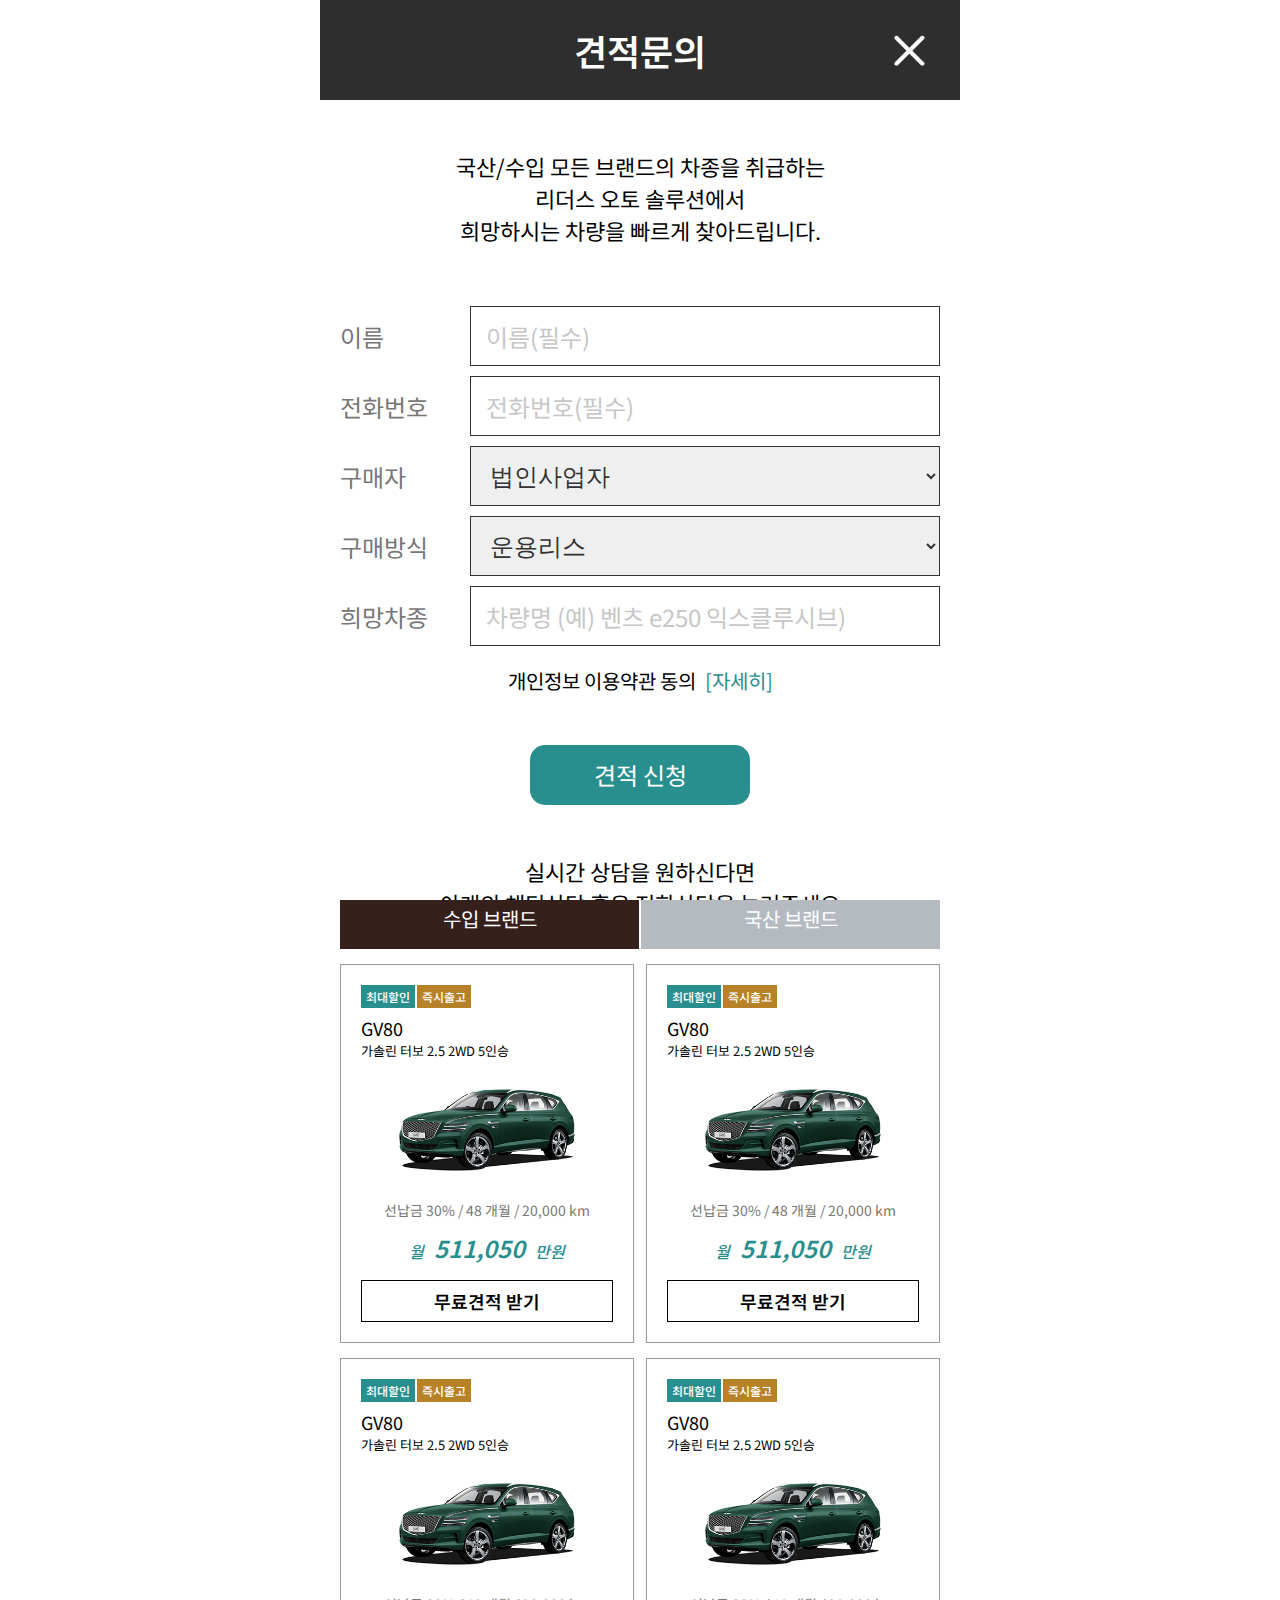
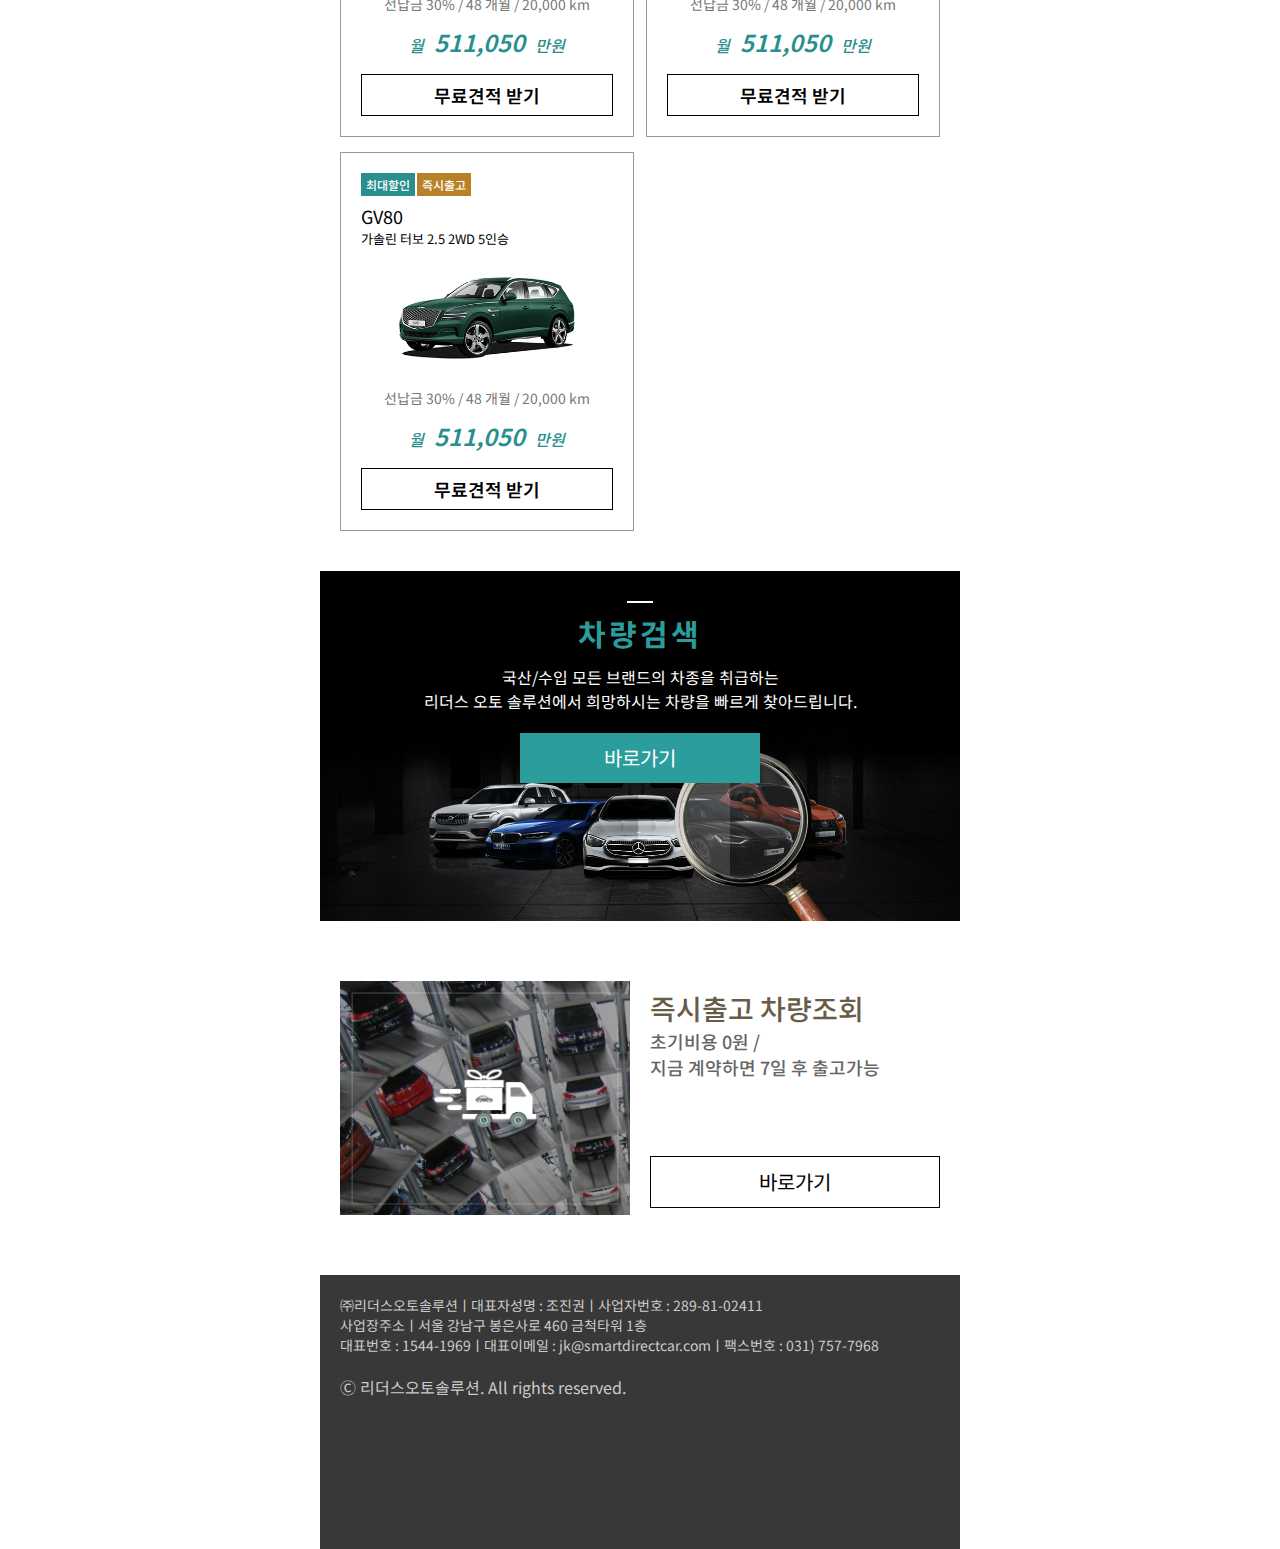
==== index.html @ 254b40df "견적문의 즉시출고 상담신청" ====
<!DOCTYPE html>
<html lang="kr">
<head>
    <meta charset="UTF-8">
    <meta http-equiv="X-UA-Compatible" content="IE=edge">
    <meta name="viewport" content="width=device-width, initial-scale=1.0">
    <title>Document</title>
    <link rel="stylesheet" type="text/css" href="resources/css/style.css">
</head>
<body>
<div class="wrap">
    <div class="las_pc_left">
        <div class="pas_pc_img"></div>
    </div>
    <div class="las_app">
        <div class="las_app_wrap">
            <div class="las_bar">
                <div class="bar_item" onclick="location.href='direct.html'">
                    <i class="bar_icon direct"></i>
                    <span>즉시출고</span>
                </div>
                <div class="bar_item">
                    <i class="bar_icon chat"></i>
                    <span>채팅상담</span>
                </div>
                <div class="bar_item" onclick="location.href='hotdeal.html'">
                    <i class="bar_icon hotdeal"></i>
                    <span>핫딜</span>
                </div>
                <div class="bar_item">
                    <i class="bar_icon estimate"></i>
                    <span>견적문의</span>
                </div>
            </div>
            <div class="las_main_head">
                <div class="las_main_head_deal">
                    <h3>
                        <strong>최대할인 즉시출고</strong>
                        <a href="#">+</a>
                    </h3>
                    <div class="deal_list">
                        <div class="deal_item">
                            <div class="car_info">
                                <strong># X5</strong>
                                <span>xDrive 30d M Spt P2</span>
                            </div>
                            <div class="item_top">
                                <img src="resources/img/main_deal.png" alt="main_deal">
                            </div>
                            <div class="item_btm">
                                <strong>1,250만원 할인</strong>
                                <span>[ 월 88 만원 ]</span>
                            </div>
                        </div>
                        <div class="deal_item">
                            <div class="car_info">
                                <strong># X5</strong>
                                <span>xDrive 30d M Spt P2</span>
                            </div>
                            <div class="item_top"><img src="resources/img/main_deal.png" alt="main_deal"></div>
                            <div class="item_btm">
                                <strong>1,250만원 할인</strong>
                                <span>[ 월 88 만원 ]</span>
                            </div>
                        </div>
                        <div class="deal_item">
                            <div class="car_info">
                                <strong># X5</strong>
                                <span>xDrive 30d M Spt P2</span>
                            </div>
                            <div class="item_top"><img src="resources/img/main_deal.png" alt="main_deal"></div>
                            <div class="item_btm">
                                <strong>1,250만원 할인</strong>
                                <span>[ 월 88 만원 ]</span>
                            </div>
                        </div>
                    </div>
                </div>
            </div>
            <div class="las_main_hot_car">
                <h3><strong>인기 차량</strong></h3>
                <div class="list_tab">
                    <div class="tab_item active">수입 브랜드</div>
                    <div class="tab_item">국산 브랜드</div>
                </div>
                <div class="las_hot_list">
                    <div class="las_hot_item">
                        <div class="deal_badge">
                            <span class="sale">최대할인</span>
                            <span class="direct">즉시출고</span>
                        </div>
                        <div class="car_name">
                            <strong>GV80</strong>
                            <span>가솔린 터보 2.5 2WD 5인승</span>
                        </div>
                        <div class="car_img"><img src="resources/img/hot_car.png" alt="car_img"></div>
                        <div class="car_option">선납금 30% / 48 개월 / 20,000 km</div>
                        <div class="car_price"><span>월</span><strong>511,050</strong><span>만원</span></div>
                        <div class="las_hot_btn">무료견적 받기</div>
                    </div>
                    <div class="las_hot_item">
                        <div class="deal_badge">
                            <span class="sale">최대할인</span>
                            <span class="direct">즉시출고</span>
                        </div>
                        <div class="car_name">
                            <strong>GV80</strong>
                            <span>가솔린 터보 2.5 2WD 5인승</span>
                        </div>
                        <div class="car_img"><img src="resources/img/hot_car.png" alt="car_img"></div>
                        <div class="car_option">선납금 30% / 48 개월 / 20,000 km</div>
                        <div class="car_price"><span>월</span><strong>511,050</strong><span>만원</span></div>
                        <div class="las_hot_btn">무료견적 받기</div>
                    </div>
                    <div class="las_hot_item">
                        <div class="deal_badge">
                            <span class="sale">최대할인</span>
                            <span class="direct">즉시출고</span>
                        </div>
                        <div class="car_name">
                            <strong>GV80</strong>
                            <span>가솔린 터보 2.5 2WD 5인승</span>
                        </div>
                        <div class="car_img"><img src="resources/img/hot_car.png" alt="car_img"></div>
                        <div class="car_option">선납금 30% / 48 개월 / 20,000 km</div>
                        <div class="car_price"><span>월</span><strong>511,050</strong><span>만원</span></div>
                        <div class="las_hot_btn">무료견적 받기</div>
                    </div>
                    <div class="las_hot_item">
                        <div class="deal_badge">
                            <span class="sale">최대할인</span>
                            <span class="direct">즉시출고</span>
                        </div>
                        <div class="car_name">
                            <strong>GV80</strong>
                            <span>가솔린 터보 2.5 2WD 5인승</span>
                        </div>
                        <div class="car_img"><img src="resources/img/hot_car.png" alt="car_img"></div>
                        <div class="car_option">선납금 30% / 48 개월 / 20,000 km</div>
                        <div class="car_price"><span>월</span><strong>511,050</strong><span>만원</span></div>
                        <div class="las_hot_btn">무료견적 받기</div>
                    </div>
                    <div class="las_hot_item">
                        <div class="deal_badge">
                            <span class="sale">최대할인</span>
                            <span class="direct">즉시출고</span>
                        </div>
                        <div class="car_name">
                            <strong>GV80</strong>
                            <span>가솔린 터보 2.5 2WD 5인승</span>
                        </div>
                        <div class="car_img"><img src="resources/img/hot_car.png" alt="car_img"></div>
                        <div class="car_option">선납금 30% / 48 개월 / 20,000 km</div>
                        <div class="car_price"><span>월</span><strong>511,050</strong><span>만원</span></div>
                        <div class="las_hot_btn">무료견적 받기</div>
                    </div>
                </div>
            </div>
            <div class="las_main_find_car">
                <h3>
                    <strong>차량검색</strong>
                </h3>
                <p>국산/수입 모든 브랜드의 차종을 취급하는<br>리더스 오토 솔루션에서 희망하시는 차량을 빠르게 찾아드립니다.</p>
                <div class="find_car_btn">바로가기</div>
            </div>
            <div class="las_main_direct_search">
                <div class="direct_img"><img src="resources/img/main_direct_img.png" alt="direct image"></div>
                <div class="direct_text">
                    <h4>
                        <strong>즉시출고  차량조회</strong>
                        <span>초기비용 0원 /<br>지금 계약하면 7일 후 출고가능</span>
                    </h4>
                    <div class="direct_btn">바로가기</div>
                </div>
            </div>
            <div class="las_footer">
                <p>㈜리더스오토솔루션ㅣ대표자성명 : 조진권ㅣ사업자번호 : 289-81-02411</p>
                <p>사업장주소ㅣ서울 강남구 봉은사로 460 금척타워 1층</p>
                <p>대표번호 : <a href="tel:1544-1969">1544-1969</a>ㅣ대표이메일 : <a href="mailto:jk@smartdirectcar.com">jk@smartdirectcar.com</a>ㅣ팩스번호 : 031) 757-7968</p>
                <div class="copylight">Ⓒ 리더스오토솔루션. All rights reserved.</div>
            </div>
        </div>
    </div>
</div>
<!-- 견적 문의 -->
<div class="las_popup on">
    <div class="las_pop_warp">
        <div class="las_header">
            <strong>견적문의</strong>
            <a href="index.html" title="Home" class="header_btn right"><i class="header_icon close"></i></a>
        </div>
        <div class="las_pop_body">
            <div class="las_pop_msg">국산/수입 모든 브랜드의 차종을 취급하는<br>리더스 오토 솔루션에서<br>희망하시는 차량을 빠르게 찾아드립니다.</div>
            <div class="las_form">
                <div class="form_item">
                    <label for="name">이름</label>
                    <input type="text" placeholder="이름(필수)" id="name" />
                </div>
                <div class="form_item">
                    <label for="tel">전화번호</label>
                    <input type="text" placeholder="전화번호(필수)" id="tel" />
                </div>
                <div class="form_item">
                    <label for="type">구매자</label>
                    <select id="type">
                        <option>법인사업자</option>
                        <option>개인사업자</option>
                        <option>일반</option>
                    </select>
                </div>
                <div class="form_item">
                    <label for="type2">구매방식</label>
                    <select id="type2">
                        <option>운용리스</option>
                        <option>할부리스</option>
                    </select>
                </div>
                <div class="form_item">
                    <label for="car">희망차종</label>
                    <input type="text" placeholder="차량명 (예) 벤츠 e250 익스클루시브)" id="car" />
                </div>
                <div class="form_policy">
                    <span>개인정보 이용약관 동의</span>
                    <a href="#">[자세히]</a>
                </div>
                <div class="form_btns">
                    <a href="#" class="form_btn">견적 신청</a>
                </div>
            </div>
            <div class="las_guide">
                <p>실시간 상담을 원하신다면<br>아래의 채팅상담 혹은 전화상담을 눌러주세요</p>
                <div class="guide_btns">
                    <a href="#">
                        <i class="guide_icon chat"></i>
                        <span>채팅 상담하기</span>
                    </a>
                    <a href="tel:1544-1969">
                        <i class="guide_icon tel"></i>
                        <span>전화 상담하기</span>
                    </a>
                </div>
            </div>
        </div>
    </div>
</div>
</body>
</html>
---- resources/css/style.css ----
@import url('https://fonts.googleapis.com/css2?family=Noto+Sans+KR:wght@400;700&display=swap'); /* noto sans */
@import url('reset.css');

.las_app_wrap {max-width:64rem;margin:0 auto;}

.las_main_head {position:relative;background:url(../img/img_main_top.png) 0 0 no-repeat;background-size:cover;height:77rem;}
.las_main_head_deal {position:absolute;bottom:2rem;left:2rem;right:2rem;height:44rem;background-color:#fff;padding:19px;box-sizing:border-box;}
.las_main_head_deal h3 {position:relative;text-align:center;margin-top:1.5rem;padding:1.5rem 0 2.5rem 0;}
.las_main_head_deal h3:before {content:"";position:absolute;top:0;left:50%;margin-left:-1.3rem;width:2.6rem;height:2px;background-color:#298f8e;}
.las_main_head_deal h3 strong {font-size:3rem;letter-spacing:.3rem;font-weight:700;}
.las_main_head_deal a {position:absolute;top:21px;right:0;color:#35201b;border:1px solid #000;width:3.2rem;height:3.2rem;line-height:3.0rem;text-align:center;font-size:2rem;letter-spacing:0;}
.las_main_head_deal a:hover {background-color:#000;color:#fff;}
.las_main_head_deal .deal_list {display:flex;}
.las_main_head_deal .deal_item {position:relative;margin:0 0.1rem;cursor:pointer;}
.las_main_head_deal .deal_item .car_info {position:absolute;top:1rem;left:1rem;right:1rem;color:#fff;z-index:1;}
.las_main_head_deal .deal_item .car_info strong {display:block;font-size:1.8rem;}
.las_main_head_deal .deal_item .car_info span {display:block;font-size:1.3rem;}
.las_main_head_deal .deal_item .item_top img {max-width:100%;transition:filter .3s;}
.las_main_head_deal .deal_item:hover .item_top img {filter: contrast(150%);}
.las_main_head_deal .deal_item .item_btm {background-color:#000;padding:1rem 1rem 1.3rem 1rem;color:#fff;text-align:center;}
.las_main_head_deal .deal_item .item_btm strong {display:block;font-size:2rem;}
.las_main_head_deal .deal_item .item_btm span {display:block;font-size:1.5rem;color:#999999;}

.las_main_hot_car {padding:2rem 2rem 4rem 2rem;}

.las_main_hot_car h3 {position:relative;text-align:center;margin-top:1.5rem;padding:1.5rem 0 2.5rem 0;}
.las_main_hot_car h3:before {content:"";position:absolute;top:0;left:50%;margin-left:-1.3rem;width:2.6rem;height:2px;background-color:#298f8e;}
.las_main_hot_car h3 strong {font-size:3rem;letter-spacing:.3rem;font-weight:700;}

.las_main_hot_car .list_tab {display:flex;width:100%;}
.las_main_hot_car .list_tab .tab_item {flex:1;background-color:#b4babf;color:#fff;text-align:center;line-height:6rem;cursor:pointer;font-size:2rem;transition:all .3s;}
.las_main_hot_car .list_tab .tab_item:hover {background-color:#91969a;}
.las_main_hot_car .list_tab .tab_item:first-child {margin-left:0;margin-right:1px;}
.las_main_hot_car .list_tab .tab_item:last-child {margin-left:1px;margin-right:0;}
.las_main_hot_car .list_tab .tab_item.active {background-color:#35201b;}

.las_hot_list {display:flex;flex-wrap:wrap;}
.las_hot_item {border:1px solid #999;width:49%;margin-top:1.5rem;padding:2rem;box-sizing:border-box;transition:all .3s;}
.las_hot_item:nth-child(odd) {margin-right:1%;}
.las_hot_item:nth-child(even) {margin-left:1%;}
.las_hot_item:hover {border-color:#298f8e;}
.las_hot_item .deal_badge {height:2rem;}
.las_hot_item .deal_badge span {display:inline-block;padding:.3rem .5rem;font-size:1.2rem;color:#fff;font-weight:500;}
.las_hot_item .deal_badge span.sale {background-color:#298f8e;}
.las_hot_item .deal_badge span.direct {background-color:#b78127;}
.las_hot_item .car_name {margin-top:1rem;}
.las_hot_item .car_name strong {display:block;font-size:1.8rem;}
.las_hot_item .car_name span {display:block;font-size:1.3rem;}
.las_hot_item .car_img {line-height:14rem;font-size:0;text-align:center;}
.las_hot_item .car_img img {max-width:70%;vertical-align:middle;}
.las_hot_item .car_option {text-align:center;color:#777;font-size:1.4rem;}
.las_hot_item .car_price {text-align:center;color:#298f8e;font-size:1.6rem;font-style:italic;font-weight:500;margin-top:1rem;}
.las_hot_item .car_price strong {display:inline-block;padding:0 1rem;font-size:2.4rem;font-weight:600;}
.las_hot_item .las_hot_btn {margin-top:1.5rem;color:#000;border:1px solid #000;line-height:4rem;text-align:center;font-size:1.8rem;font-weight:600;letter-spacing:0;cursor:pointer;transition:all .3s;}
.las_hot_item .las_hot_btn:hover {background-color:#298f8e;border-color:#298f8e;color:#fff;}

.las_main_find_car {background-image:url(../img/find_car.png);background-size:cover;min-height:35rem;padding-top:2rem;box-sizing:border-box;}
.las_main_find_car.direct {margin-bottom:8rem;}

.las_main_find_car h3 {position:relative;text-align:center;margin-top:1rem;padding:1rem 0 1rem 0;}
.las_main_find_car h3:before {content:"";position:absolute;top:0;left:50%;margin-left:-1.3rem;width:2.6rem;height:2px;background-color:#fff;}
.las_main_find_car h3 strong {font-size:3rem;letter-spacing:.3rem;font-weight:700;color:#2b9d9c;}
.las_main_find_car p {color:#fff;text-align:center;font-size:1.6rem;}
.las_main_find_car .find_car_btn {width:24rem;height:5rem;line-height:5rem;background-color:#2b9d9c;color:#fff;text-align:center;font-size:2rem;margin:2rem auto 0 auto;cursor:pointer;}
.las_main_find_car .find_car_btn:hover {background-color:#298f8e;}

.las_main_direct_search {position:relative;padding:6rem 2rem;display:flex;align-items:center;}
.las_main_direct_search .direct_img {flex:1;}
.las_main_direct_search .direct_img img {max-width:100%;}
.las_main_direct_search .direct_text {display:inline-flex;flex:1;padding-left:2rem;flex-direction: column;justify-content: space-between;height:22rem;}
.las_main_direct_search .direct_text h4 {flex:1;}
.las_main_direct_search .direct_text h4 strong {display:block;font-size:2.8rem;color:#685b48;font-weight:500;}
.las_main_direct_search .direct_text h4 span {display:block;font-size:1.8rem;font-weight:500;color:#666;}
.las_main_direct_search .direct_text .direct_btn {flex:0;height:5rem;text-align:center;font-size:2rem;border:1px solid #000;line-height:5rem;}

.las_footer {background-color:#383838;color:#cbcbcb;padding:2rem 2rem 15rem 2rem;}
.las_footer p {font-size:1.4rem;}
.las_footer a {color:#cbcbcb;}
.las_footer a:hover {color:#2b9d9c;}
.las_footer .copylight {font-size:1.6rem;margin-top:2rem;}

.las_bar {position:fixed;bottom:0;left:0;right:0;height:13rem;background:url(../img/bar_bg.png) 100% 100% repeat-x;align-items:flex-end;background-size:100% 100%;z-index:10;display:flex;justify-content:space-around;max-width:64rem;margin:0 auto;}
.las_bar .bar_item {cursor:pointer;}
.las_bar .bar_item .bar_icon {display:block;width:7rem;height:7rem;background:url(../img/bar_direct.png) 0 0 no-repeat;background-size:100%;margin:0 auto;}
.las_bar .bar_item .bar_icon.chat {background-image:url(../img/bar_chat.png);}
.las_bar .bar_item .bar_icon.hotdeal {background-image:url(../img/bar_hotdeal.png);}
.las_bar .bar_item .bar_icon.estimate {background-image:url(../img/bar_estimate.png);}
.las_bar .bar_item span {display:block;font-size:1.5rem;padding-bottom:2.7rem;text-align:center;font-weight:600;color:#298f8e;}

.las_header {position:relative;height:10rem;background-color:#2e2e2e;color:#fff;text-align:center;line-height:10rem;z-index:1;}
.las_header strong {font-size:3.6rem;font-weight:600;}
.header_btn {position:absolute;top:0;width:10rem;height:10rem;line-height:10rem;text-align:center;z-index:2;}
.header_btn.left {left:0;}
.header_btn.right {right:0;}
.header_btn .header_icon {display:inline-block;width:6rem;height:6rem;background:url(../img/header_icon_home.png) 50% 50% no-repeat;background-size:100%;vertical-align:middle;}
.header_btn .header_icon.close {background-image:url(../img/header_icon_close.png);}

.las_direct_head {text-align:center;padding:3rem 2rem 5rem 2rem;font-size:2.2rem;}
.las_direct_list {padding:2rem 2rem 5rem 2rem;}
.las_direct_list .direct_update {color:#777;font-size:2rem;}
.las_direct_list .direct_item {position:relative;border:2px solid #eae8e8;transition:all .3s;display:flex;align-items:center;padding:1.5rem;margin-top:2rem;}
.las_direct_list .direct_item:hover {border-color:#298f8e;}
.las_direct_list .direct_item .item_tag {position:absolute;top:1.5rem;left:1.5rem;}
.las_direct_list .direct_item .item_tag span {display:inline-block;padding:.1rem .5rem .2rem .5rem;border:1px solid #000;margin-right:.5rem;font-size:1.2rem;font-weight:500;}
.las_direct_list .direct_item .item_img {width:20rem;text-align:center;padding-right:1.5rem;box-sizing:border-box;}
.las_direct_list .direct_item .item_img img {width:80%;}
.las_direct_list .direct_item .item_info {flex:1;}
.las_direct_list .direct_item .item_info .car_name {font-size:2.4rem;color:#685b48;font-weight:600;}
.las_direct_list .direct_item .item_info .car_trim {font-size:1.8rem;}
.las_direct_list .direct_item .item_info .car_price {font-size:2rem;margin-top:.5rem;}
.las_direct_list .direct_item .item_info .car_price span {color:#777;}
.las_direct_list .direct_item .item_info .car_date {font-size:2rem;color:#298f8e;font-weight:600;}
.las_direct_list .direct_item .item_info .item_btn {margin-top:1rem;width:5rem;height:5rem;background:url(../img/direct_btn.png) 0 0 no-repeat;background-size:100%;cursor:pointer;}
.las_direct_list .direct_item .item_info .item_btn:hover {background-image:url(../img/direct_btn_o.png);}

.las_hotdeal_head {text-align:center;padding:3rem 2rem 5rem 2rem;font-size:2.2rem;}
.las_hotdeal_list {padding:2rem 0 5rem 0;}
.las_hotdeal_list .hotdeal_item {position:relative;border-bottom:1px solid #afafaf;transition:all .3s;display:flex;align-items:flex-start;padding:1.5rem;}
.las_hotdeal_list .hotdeal_item:first-child {border-top:1px solid #afafaf;}
.las_hotdeal_list .hotdeal_item:hover {background-color:#f2f2f2;}
.las_hotdeal_list .hotdeal_item .item_img {width:24rem;text-align:center;padding-right:1rem;box-sizing:border-box;}
.las_hotdeal_list .hotdeal_item .item_img img {width:100%;}
.las_hotdeal_list .hotdeal_item .item_info {flex:1;}
.las_hotdeal_list .hotdeal_item .item_info .car_name {font-size:2.4rem;color:#685b48;font-weight:600;}
.las_hotdeal_list .hotdeal_item .item_info .car_info {font-size:1.8rem;line-height:3rem;}
.las_hotdeal_list .hotdeal_item .item_info .car_info span {color:#777;}
.las_hotdeal_list .hotdeal_item .item_info .car_info.primary,
.las_hotdeal_list .hotdeal_item .item_info .car_info.primary span {color:#298f8e;font-weight:600;}

.las_hotdeal_list .hotdeal_item .item_info .item_btn {position:absolute;top:2rem;right:2rem;margin-top:1rem;width:5rem;height:5rem;background:url(../img/hotdeal_btn.png) 0 0 no-repeat;background-size:100%;cursor:pointer;}
.las_hotdeal_list .hotdeal_item .item_info .item_btn:hover {background-image:url(../img/direct_btn_o.png);}


.las_popup {position:fixed;top:0;left:0;right:0;max-width:64rem;margin:0 auto;max-height:100vh;overflow:auto;z-index:20;display:none;}
.las_popup.on {display:block;}
.las_popup:before {content:"";position:fixed;top:0;left:0;right:0;bottom:0;height:100vh;max-width:64rem;margin:0 auto;background-color:rgba(0,0,0,0.5);z-index:1;}
.las_pop_body {position:relative;background-color:#fff;overflow:auto;padding:2rem 2rem 10rem 2rem;box-sizing:border-box;z-index:2;}
.las_pop_msg {text-align:center;padding:3rem 2rem 5rem 2rem;font-size:2.2rem;}
.las_pop_tt {font-size:3.6rem;padding:2rem 2rem 4rem 2rem;color:#685b48;font-weight:600;text-align:center;}

.las_pop_head {position:relative;height:10rem;background-color:#2e2e2e;color:#fff;text-align:center;line-height:10rem;z-index:2;}
.las_pop_head strong {font-size:3.6rem;font-weight:600;}
.las_pop_head.direct {height:25rem;background-color:#298f8e;}
.las_pop_head h2 .car_img {margin-top:2rem;max-width:20rem;margin:0 auto;padding:4rem 0 0 0;}
.las_pop_head h2 .car_img img {width:100%;}
.las_pop_head h2 strong {display:block;text-align:center;line-height:1.2;font-size:4rem;}
.las_pop_head h2 span {display:block;text-align:center;line-height:1.2;font-size:2.4rem;}

.las_form .form_item {display:flex;margin-top:1rem;align-items:center;}
.las_form .form_item label {width:13rem;font-size:2.4rem;display:block;color:#777777;}
.las_form .form_item input,
.las_form .form_item select {flex:1;border:1px solid #333333;color:#333;font-size:2.4rem;height:6rem;padding:0 1.5rem;box-sizing:border-box;}
.las_form .form_item input:focus,
.las_form .form_item select:focus {border-color:#298f8e;}
.las_form .form_item input::placeholder {color:#c7c7c7;}
.las_form .form_item input:read-only {color:#c7c7c7;}
.las_form .form_policy {text-align:center;font-size:2rem;margin-top:2rem;}
.las_form .form_policy a {display:inline-block;color:#298f8e;margin-left:5px;}
.las_form .form_policy a:hover {text-decoration:underline;}
.las_form .form_btns {text-align:center;margin-top:5rem;}
.las_form .form_btns .form_btn {display:inline-block;min-width:22rem;height:6rem;line-height:6rem;background-color:#298f8e;font-size:2.4rem;color:#fff;border-radius:1.5rem;}
.las_form .form_btns .form_btn:hover {background-color:#2b9d9c;}

.las_guide p {text-align:center;padding:5rem 2rem;font-size:2.2rem;}
.las_guide .guide_btns {display:flex;align-items:center;justify-content:center;}
.las_guide .guide_btns a {display:block;padding:2rem 3rem;}
.las_guide .guide_btns a:first-child {border-right:1px dashed #565451;}
.las_guide .guide_btns a .guide_icon {display:block;margin:0 auto;width:6rem;height:6rem;background:url(../img/guide_icon_chat.png) 0 0 no-repeat;background-size:100%;}
.las_guide .guide_btns a .guide_icon.tel {background-image:url(../img/guide_icon_tel.png);}
.las_guide .guide_btns a span {display:block;text-align:center;color:#298f8e;font-size:2rem;margin-top:2rem;}

@media screen and (max-width: 1100px) {
    
}

@media screen and (max-width: 640px) {
    html {font-size:10px;}
    .las_app_wrap,
    .las_bar {max-width:100%;}
}

@media screen and (max-width: 520px) {
    html {font-size:9px;}
    .las_app_wrap,
    .las_bar {max-width:100%;}
}

@media screen and (max-width: 480px) {
    html {font-size:8px;}
    .las_app_wrap {max-width:100%;}
}

@media screen and (max-width: 440px) {
    html {font-size:7px;}
    .las_app_wrap {max-width:100%;}
    .las_bar .bar_item span {padding-bottom:2.6rem;}
}

@media screen and (max-width: 400px) {
    html {font-size:6px;}
    .las_app_wrap {max-width:100%;}
    .las_bar .bar_item span {padding-bottom:2.4rem;}
}

@media screen and (max-width: 320px) {
    html {font-size:5px;}
}
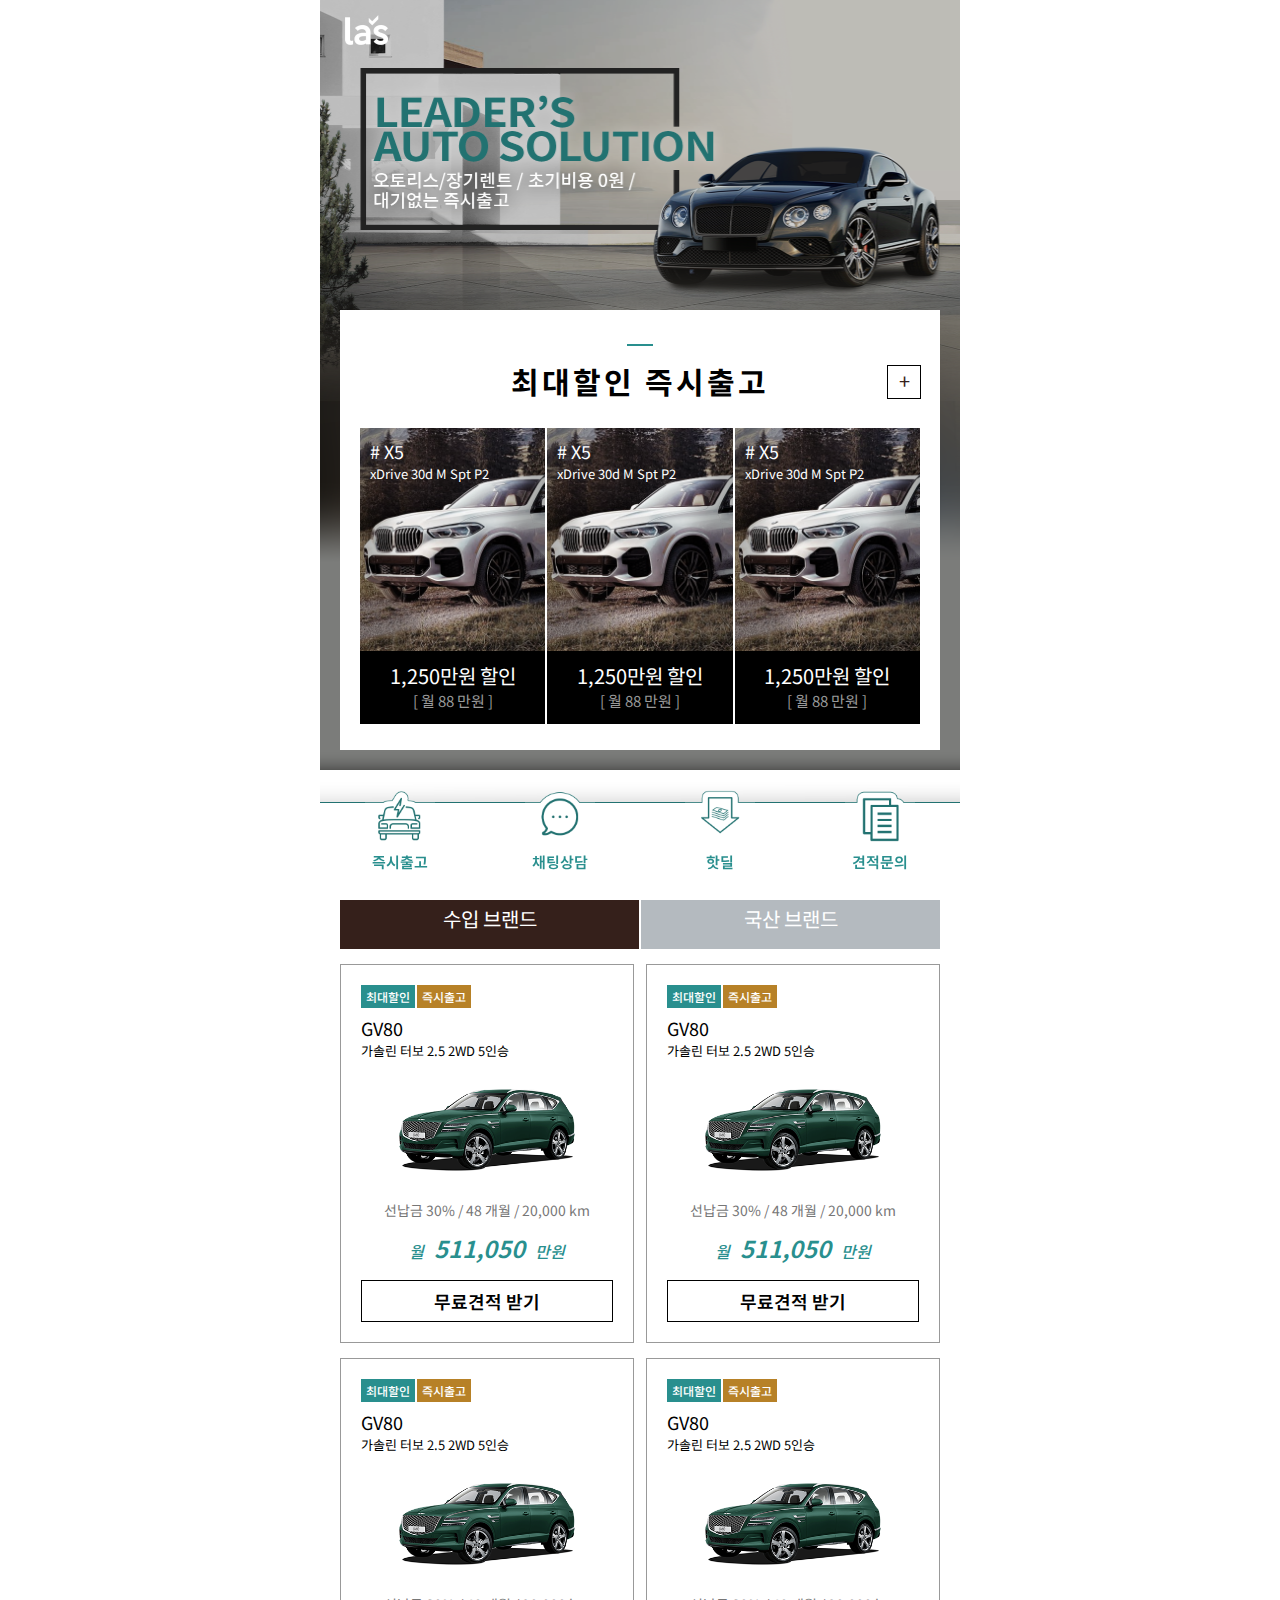
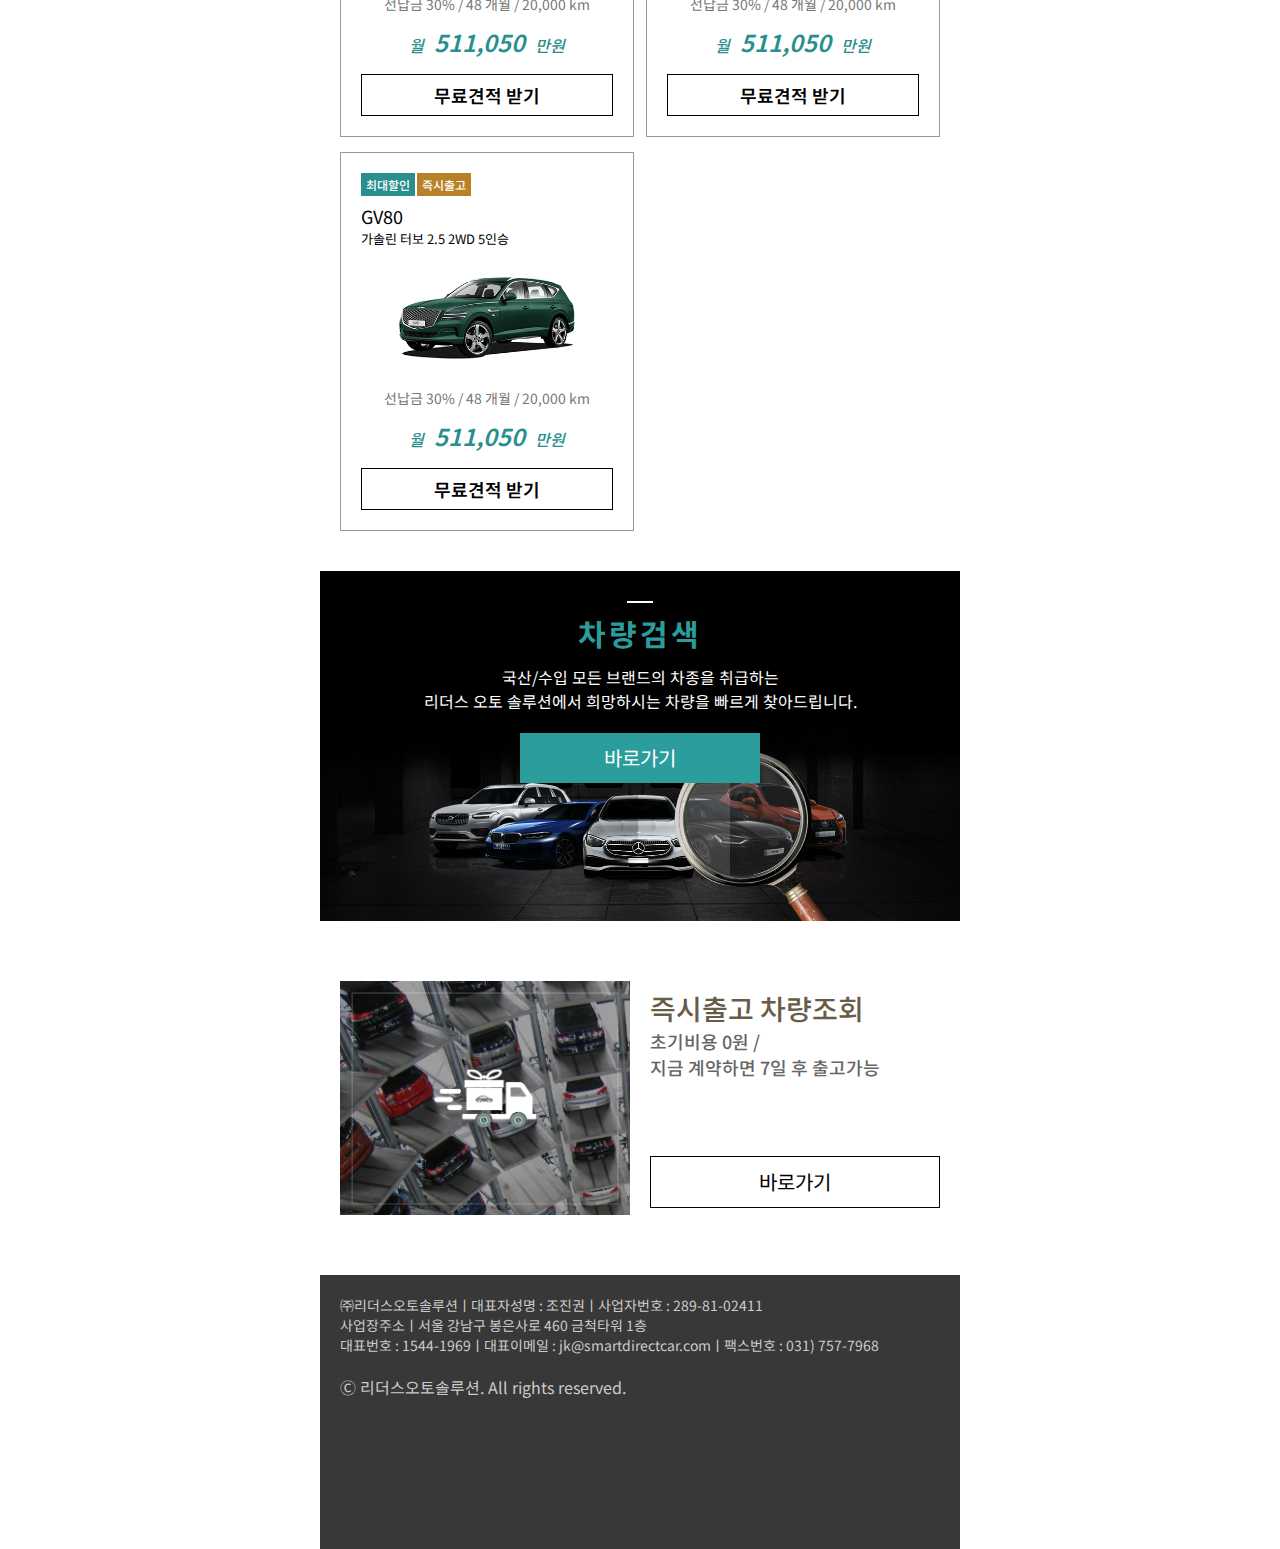
==== commit 3fad6899: "메인화면 아이템 1개일때 사이즈 조절" ====
--- a/index.html
+++ b/index.html
@@ -183,7 +183,7 @@
     </div>
 </div>
 <!-- 견적 문의 -->
-<div class="las_popup on">
+<div class="las_popup">
     <div class="las_pop_warp">
         <div class="las_header">
             <strong>견적문의</strong>
--- a/resources/css/style.css
+++ b/resources/css/style.css
@@ -11,7 +11,7 @@
 .las_main_head_deal a {position:absolute;top:21px;right:0;color:#35201b;border:1px solid #000;width:3.2rem;height:3.2rem;line-height:3.0rem;text-align:center;font-size:2rem;letter-spacing:0;}
 .las_main_head_deal a:hover {background-color:#000;color:#fff;}
 .las_main_head_deal .deal_list {display:flex;}
-.las_main_head_deal .deal_item {position:relative;margin:0 0.1rem;cursor:pointer;}
+.las_main_head_deal .deal_item {position:relative;margin:0 0.1rem;cursor:pointer;max-width:34%;}
 .las_main_head_deal .deal_item .car_info {position:absolute;top:1rem;left:1rem;right:1rem;color:#fff;z-index:1;}
 .las_main_head_deal .deal_item .car_info strong {display:block;font-size:1.8rem;}
 .las_main_head_deal .deal_item .car_info span {display:block;font-size:1.3rem;}
@@ -85,7 +85,7 @@
 .las_bar .bar_item .bar_icon.chat {background-image:url(../img/bar_chat.png);}
 .las_bar .bar_item .bar_icon.hotdeal {background-image:url(../img/bar_hotdeal.png);}
 .las_bar .bar_item .bar_icon.estimate {background-image:url(../img/bar_estimate.png);}
-.las_bar .bar_item span {display:block;font-size:1.5rem;padding-bottom:2.7rem;text-align:center;font-weight:600;color:#298f8e;}
+.las_bar .bar_item span {display:block;font-size:1.5rem;padding-bottom:2.8rem;text-align:center;font-weight:600;color:#298f8e;}
 
 .las_header {position:relative;height:10rem;background-color:#2e2e2e;color:#fff;text-align:center;line-height:10rem;z-index:1;}
 .las_header strong {font-size:3.6rem;font-weight:600;}
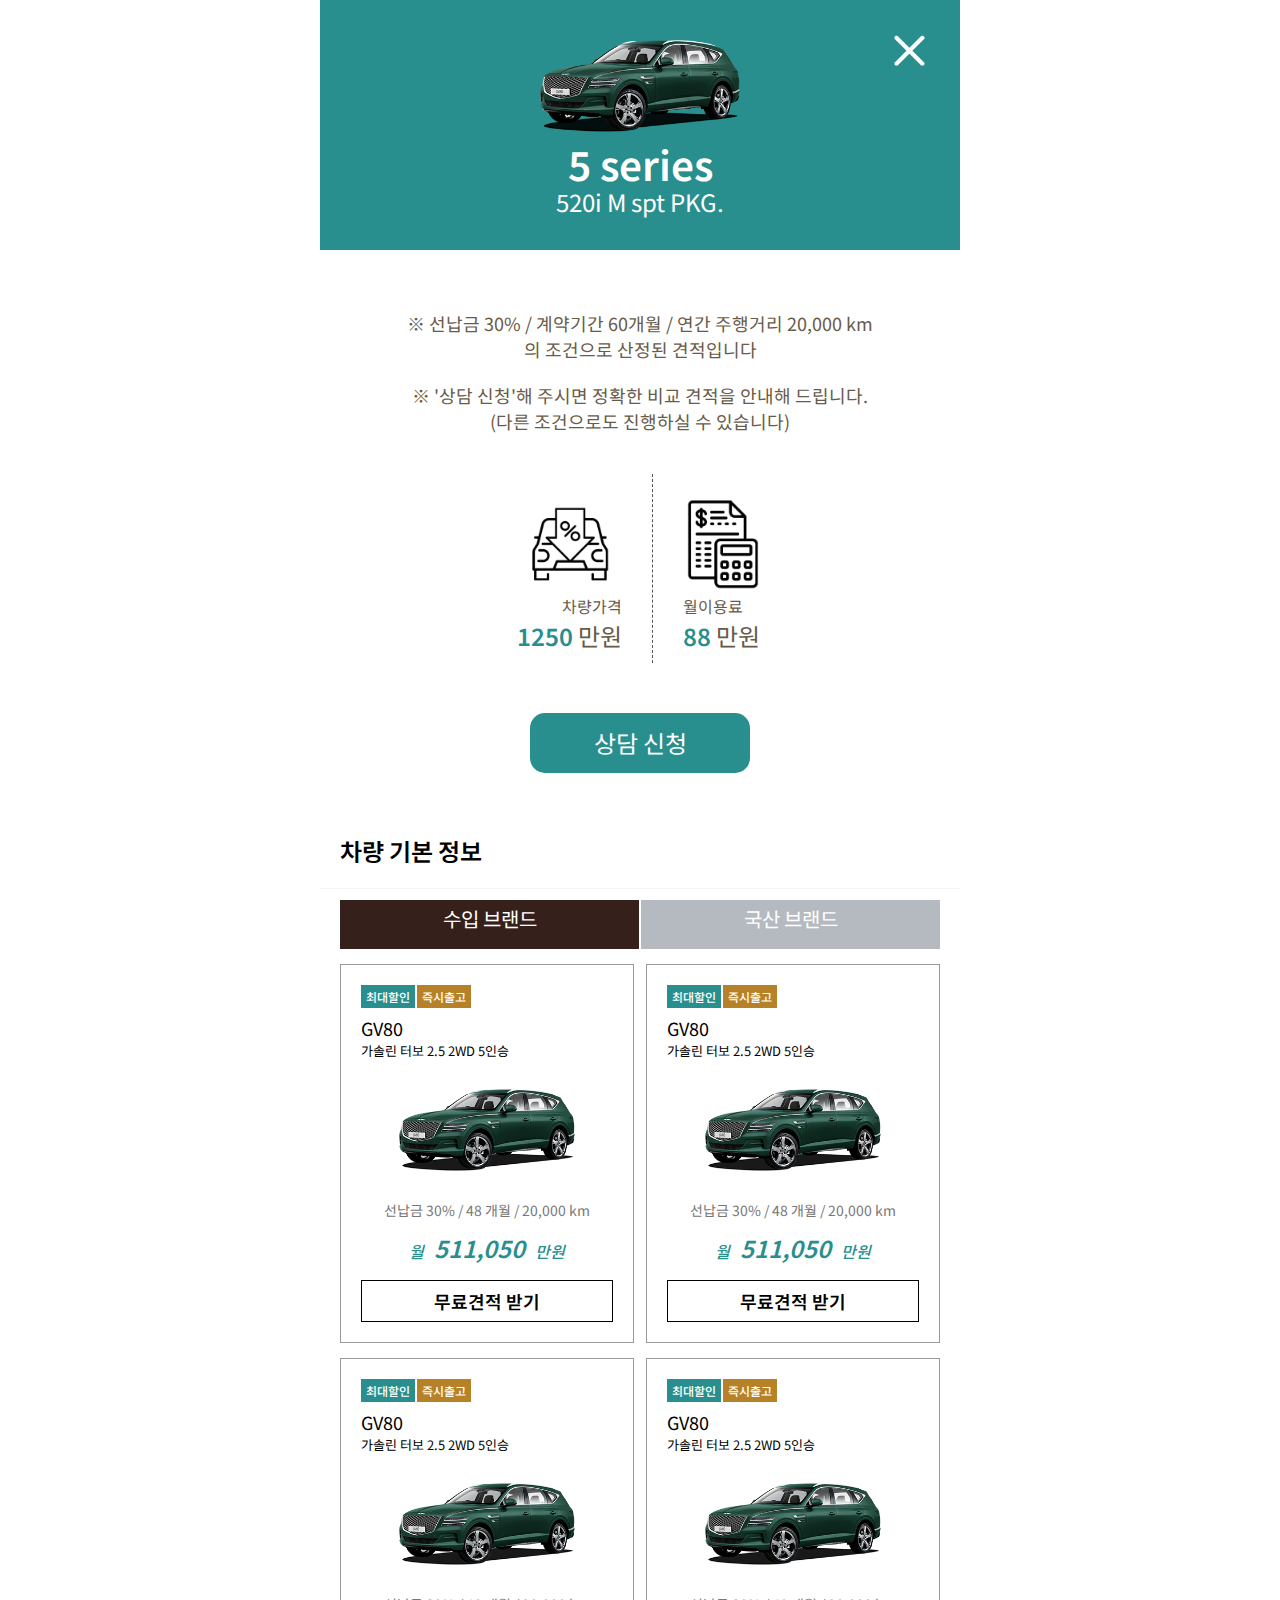
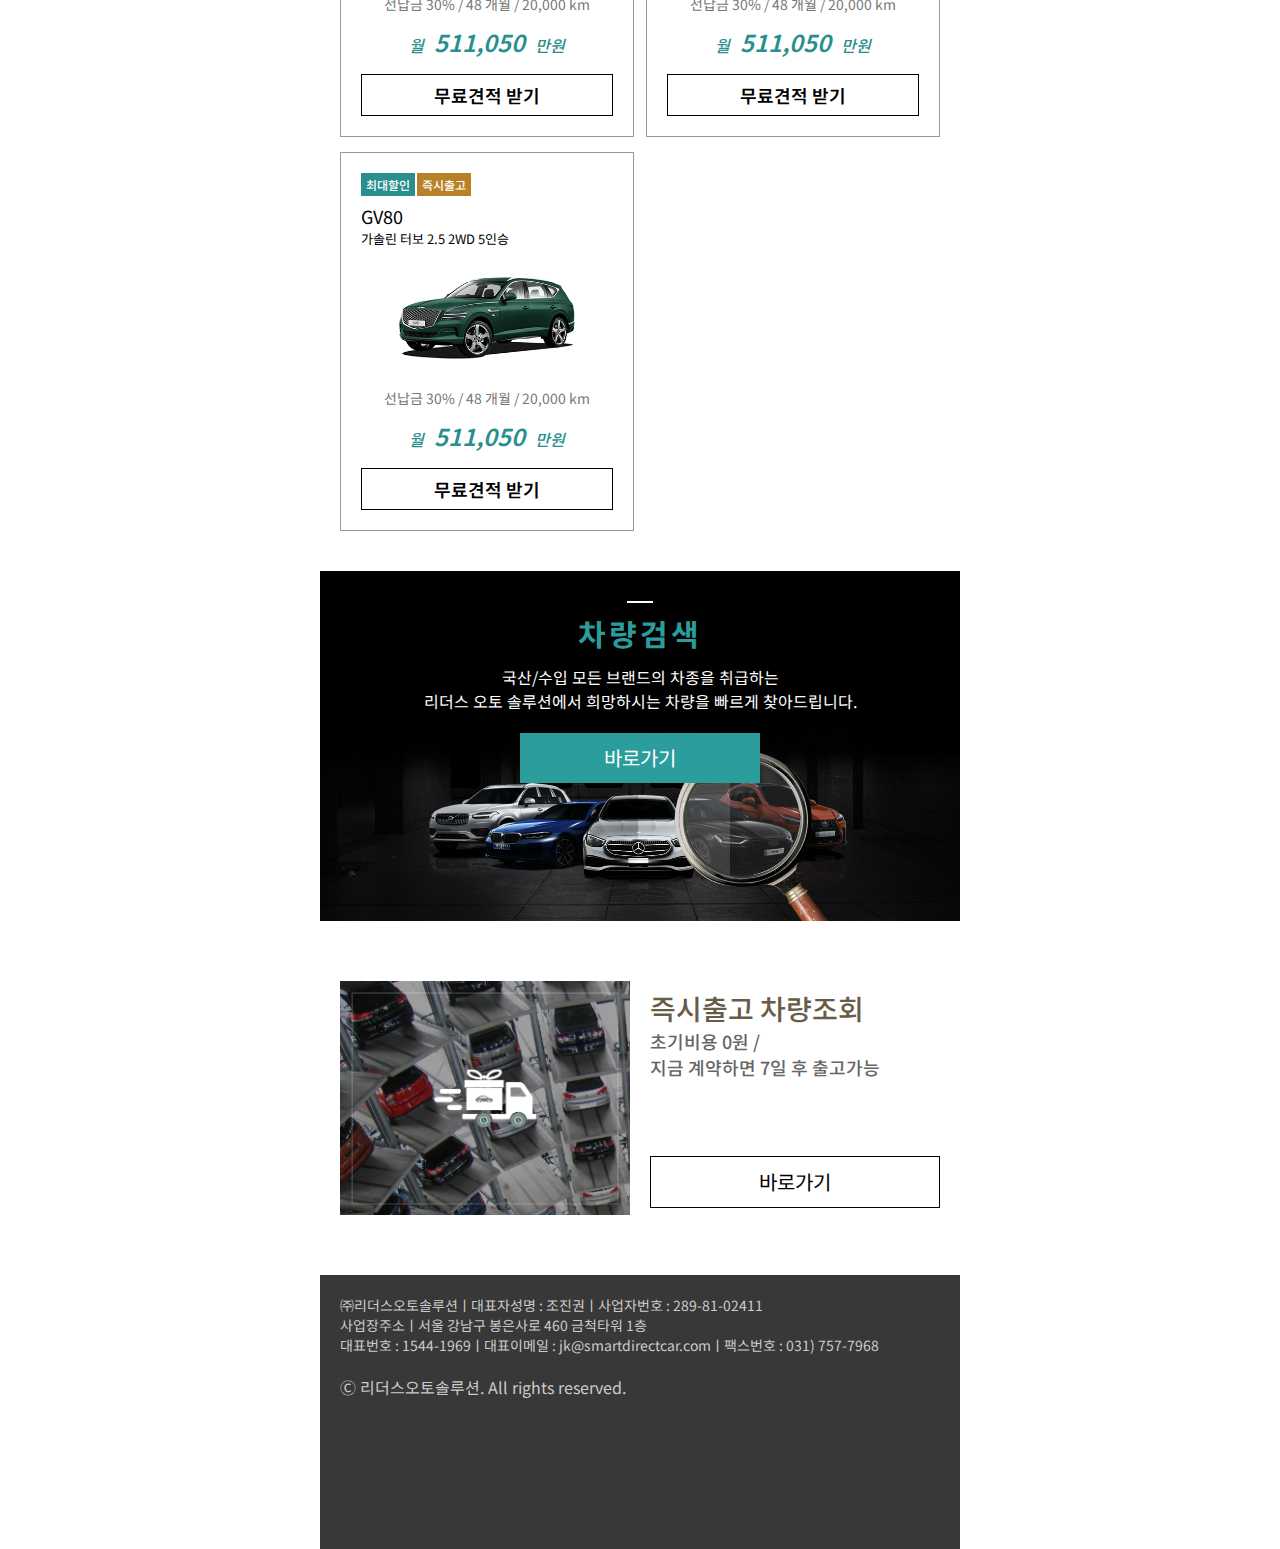
==== commit 712ad55e: "수입 및 국산차 상세" ====
--- a/index.html
+++ b/index.html
@@ -243,5 +243,206 @@
         </div>
     </div>
 </div>
+
+<!-- 국산브랜드 상세 -->
+<div class="las_popup">
+    <div class="las_pop_warp">
+        <div class="las_pop_head direct">
+            <a href="#" title="Home" class="header_btn right"><i class="header_icon close"></i></a>
+            <h2>
+                <div class="car_img"><img src="resources/img/hot_car.png"></div>
+                <strong>5 series</strong>
+                <span>520i M spt PKG.</span>
+            </h2>
+        </div>
+        <div class="las_pop_body">
+            <div class="las_guide car_detail">
+                <p>※ 선납금 30% / 계약기간 60개월 / 연간 주행거리 20,000 km<br>의 조건으로 산정된 견적입니다</p>
+                <p>※ '상담 신청'해 주시면 정확한 비교 견적을 안내해 드립니다.<br>(다른 조건으로도 진행하실 수 있습니다)</p>
+                <div class="guide_price">
+                    <div>
+                        <i class="guide_icon mon_price"></i>
+                        <span>월이용료</span>
+                        <strong><span>88</span>만원</strong>
+                    </div>
+                </div>
+            </div>
+            <div class="las_form">
+                <div class="form_btns">
+                    <a href="#" class="form_btn">상담 신청</a>
+                </div>
+            </div>
+            <div class="hotdeal_car_info">
+                <div class="hotdeal_car_info_tt">차량 기본 정보</div>
+                <div class="price_item">
+                    <span>차량 정가</span>
+                    <strong>114,000,000 원</strong>
+                </div>
+                <div class="price_item">
+                    <span>할인 금액</span>
+                    <strong>1,250 만원</strong>
+                </div>
+                <div class="price_item total">
+                    <span>차량 정가</span>
+                    <strong>880,000 원</strong>
+                </div>
+            </div>
+            <div class="las_pop_text">※ 상기 견적은 월 이용료를 낮추기 위한 설계입니다.<br>상담신청을 하시면 전문 플래너가 고객님 상황에 맞는 최적의 견적을 설계해 드립니다.</div>
+            <div class="las_form">
+                <div class="form_item">
+                    <label for="car">차종</label>
+                    <input type="text" id="car" value="520i M spt PKG." readonly="readonly" />
+                </div>
+                <div class="form_item">
+                    <label for="name">이름</label>
+                    <input type="text" placeholder="이름(필수)" id="name" />
+                </div>
+                <div class="form_item">
+                    <label for="tel">전화번호</label>
+                    <input type="text" placeholder="전화번호(필수)" id="tel" />
+                </div>
+                <div class="form_item">
+                    <label for="type">구매자</label>
+                    <select id="type">
+                        <option>법인사업자</option>
+                        <option>개인사업자</option>
+                        <option>일반</option>
+                    </select>
+                </div>
+                <div class="form_item">
+                    <label for="type2">구매방식</label>
+                    <select id="type2">
+                        <option>운용리스</option>
+                        <option>할부리스</option>
+                    </select>
+                </div>
+                <div class="form_policy">
+                    <span>개인정보 이용약관 동의</span>
+                    <a href="#">[자세히]</a>
+                </div>
+                <div class="form_btns">
+                    <a href="#" class="form_btn">견적 신청</a>
+                </div>
+            </div>
+            <div class="las_guide">
+                <p>실시간 상담을 원하신다면<br>아래의 채팅상담 혹은 전화상담을 눌러주세요</p>
+                <div class="guide_btns">
+                    <a href="#">
+                        <i class="guide_icon chat"></i>
+                        <span>채팅 상담하기</span>
+                    </a>
+                    <a href="tel:1544-1969">
+                        <i class="guide_icon tel"></i>
+                        <span>전화 상담하기</span>
+                    </a>
+                </div>
+            </div>
+        </div>
+    </div>
+</div>
+<!-- 수입브랜드 상세 -->
+<div class="las_popup on">
+    <div class="las_pop_warp">
+        <div class="las_pop_head direct">
+            <a href="#" title="Home" class="header_btn right"><i class="header_icon close"></i></a>
+            <h2>
+                <div class="car_img"><img src="resources/img/hot_car.png"></div>
+                <strong>5 series</strong>
+                <span>520i M spt PKG.</span>
+            </h2>
+        </div>
+        <div class="las_pop_body">
+            <div class="las_guide car_detail">
+                <p>※ 선납금 30% / 계약기간 60개월 / 연간 주행거리 20,000 km<br>의 조건으로 산정된 견적입니다</p>
+                <p>※ '상담 신청'해 주시면 정확한 비교 견적을 안내해 드립니다.<br>(다른 조건으로도 진행하실 수 있습니다)</p>
+                <div class="guide_price">
+                    <!-- 수입일때 추가되는 부분 -->
+                    <div>
+                        <i class="guide_icon car_price"></i>
+                        <span>차량가격</span>
+                        <strong><span>1250</span>만원</strong>
+                    </div>
+                    <!-- // 수입일때 추가되는 부분 -->
+                    <div>
+                        <i class="guide_icon mon_price"></i>
+                        <span>월이용료</span>
+                        <strong><span>88</span>만원</strong>
+                    </div>
+                </div>
+            </div>
+            <div class="las_form">
+                <div class="form_btns">
+                    <a href="#" class="form_btn">상담 신청</a>
+                </div>
+            </div>
+            <div class="hotdeal_car_info">
+                <div class="hotdeal_car_info_tt">차량 기본 정보</div>
+                <div class="price_item">
+                    <span>차량 정가</span>
+                    <strong>114,000,000 원</strong>
+                </div>
+                <div class="price_item">
+                    <span>할인 금액</span>
+                    <strong>1,250 만원</strong>
+                </div>
+                <div class="price_item total">
+                    <span>차량 정가</span>
+                    <strong>880,000 원</strong>
+                </div>
+            </div>
+            <div class="las_pop_text">※ 상기 견적은 월 이용료를 낮추기 위한 설계입니다.<br>상담신청을 하시면 전문 플래너가 고객님 상황에 맞는 최적의 견적을 설계해 드립니다.</div>
+            <div class="las_form">
+                <div class="form_item">
+                    <label for="car">차종</label>
+                    <input type="text" id="car" value="520i M spt PKG." readonly="readonly" />
+                </div>
+                <div class="form_item">
+                    <label for="name">이름</label>
+                    <input type="text" placeholder="이름(필수)" id="name" />
+                </div>
+                <div class="form_item">
+                    <label for="tel">전화번호</label>
+                    <input type="text" placeholder="전화번호(필수)" id="tel" />
+                </div>
+                <div class="form_item">
+                    <label for="type">구매자</label>
+                    <select id="type">
+                        <option>법인사업자</option>
+                        <option>개인사업자</option>
+                        <option>일반</option>
+                    </select>
+                </div>
+                <div class="form_item">
+                    <label for="type2">구매방식</label>
+                    <select id="type2">
+                        <option>운용리스</option>
+                        <option>할부리스</option>
+                    </select>
+                </div>
+                <div class="form_policy">
+                    <span>개인정보 이용약관 동의</span>
+                    <a href="#">[자세히]</a>
+                </div>
+                <div class="form_btns">
+                    <a href="#" class="form_btn">견적 신청</a>
+                </div>
+            </div>
+            <div class="las_guide">
+                <p>실시간 상담을 원하신다면<br>아래의 채팅상담 혹은 전화상담을 눌러주세요</p>
+                <div class="guide_btns">
+                    <a href="#">
+                        <i class="guide_icon chat"></i>
+                        <span>채팅 상담하기</span>
+                    </a>
+                    <a href="tel:1544-1969">
+                        <i class="guide_icon tel"></i>
+                        <span>전화 상담하기</span>
+                    </a>
+                </div>
+            </div>
+        </div>
+    </div>
+</div>
+
 </body>
 </html>--- a/resources/css/style.css
+++ b/resources/css/style.css
@@ -11,7 +11,7 @@
 .las_main_head_deal a {position:absolute;top:21px;right:0;color:#35201b;border:1px solid #000;width:3.2rem;height:3.2rem;line-height:3.0rem;text-align:center;font-size:2rem;letter-spacing:0;}
 .las_main_head_deal a:hover {background-color:#000;color:#fff;}
 .las_main_head_deal .deal_list {display:flex;}
-.las_main_head_deal .deal_item {position:relative;margin:0 0.1rem;cursor:pointer;max-width:34%;}
+.las_main_head_deal .deal_item {position:relative;margin:0 0.1rem;cursor:pointer;}
 .las_main_head_deal .deal_item .car_info {position:absolute;top:1rem;left:1rem;right:1rem;color:#fff;z-index:1;}
 .las_main_head_deal .deal_item .car_info strong {display:block;font-size:1.8rem;}
 .las_main_head_deal .deal_item .car_info span {display:block;font-size:1.3rem;}
@@ -85,7 +85,7 @@
 .las_bar .bar_item .bar_icon.chat {background-image:url(../img/bar_chat.png);}
 .las_bar .bar_item .bar_icon.hotdeal {background-image:url(../img/bar_hotdeal.png);}
 .las_bar .bar_item .bar_icon.estimate {background-image:url(../img/bar_estimate.png);}
-.las_bar .bar_item span {display:block;font-size:1.5rem;padding-bottom:2.8rem;text-align:center;font-weight:600;color:#298f8e;}
+.las_bar .bar_item span {display:block;font-size:1.5rem;padding-bottom:2.7rem;text-align:center;font-weight:600;color:#298f8e;}
 
 .las_header {position:relative;height:10rem;background-color:#2e2e2e;color:#fff;text-align:center;line-height:10rem;z-index:1;}
 .las_header strong {font-size:3.6rem;font-weight:600;}
@@ -137,6 +137,10 @@
 .las_pop_body {position:relative;background-color:#fff;overflow:auto;padding:2rem 2rem 10rem 2rem;box-sizing:border-box;z-index:2;}
 .las_pop_msg {text-align:center;padding:3rem 2rem 5rem 2rem;font-size:2.2rem;}
 .las_pop_tt {font-size:3.6rem;padding:2rem 2rem 4rem 2rem;color:#685b48;font-weight:600;text-align:center;}
+.las_pop_text {font-size:1.5rem;padding:2rem 2rem 4rem 2rem;color:#a3a3a3;}
+
+
+
 
 .las_pop_head {position:relative;height:10rem;background-color:#2e2e2e;color:#fff;text-align:center;line-height:10rem;z-index:2;}
 .las_pop_head strong {font-size:3.6rem;font-weight:600;}
@@ -145,6 +149,14 @@
 .las_pop_head h2 .car_img img {width:100%;}
 .las_pop_head h2 strong {display:block;text-align:center;line-height:1.2;font-size:4rem;}
 .las_pop_head h2 span {display:block;text-align:center;line-height:1.2;font-size:2.4rem;}
+.las_pop_head.hotdeal {position:relative;height:auto;}
+.las_pop_head.hotdeal .hotdeal_head_bar {position:absolute;top:0;left:0;right:0;max-width:64rem;height:10rem;background-color:rgba(0,0,0,0.5);border-bottom:1px solid #227271;box-sizing:border-box;z-index:3;}
+.las_pop_head.hotdeal .hotdeal_head {position:relative;z-index:2;}
+.las_pop_head.hotdeal .hotdeal_head:before {content:"";position:absolute;top:0;left:0;right:0;bottom:0;background-color:rgba(0,0,0,0.4);z-index:3;}
+.las_pop_head.hotdeal .hotdeal_head .car_img img {max-width:100%;}
+.las_pop_head.hotdeal .hotdeal_head .car_info {position:absolute;top:0;left:0;right:0;bottom:0;display:flex;align-items:center;justify-content:center;flex-direction:column;z-index:4;}
+.las_pop_head.hotdeal .hotdeal_head .car_info strong {display:block;text-align:center;line-height:1.5;font-size:4rem;margin-top:6rem;}
+.las_pop_head.hotdeal .hotdeal_head .car_info span {display:block;text-align:center;line-height:1.2;font-size:2.4rem;}
 
 .las_form .form_item {display:flex;margin-top:1rem;align-items:center;}
 .las_form .form_item label {width:13rem;font-size:2.4rem;display:block;color:#777777;}
@@ -161,13 +173,101 @@
 .las_form .form_btns .form_btn {display:inline-block;min-width:22rem;height:6rem;line-height:6rem;background-color:#298f8e;font-size:2.4rem;color:#fff;border-radius:1.5rem;}
 .las_form .form_btns .form_btn:hover {background-color:#2b9d9c;}
 
+/* 자세히보기 팝업:스마트다이렉트카 홈페이지 */
+.policy-wrap {border:1px solid #ddd;padding:30px 40px;box-sizing:border-box;overflow:auto;}
+.policy-wrap .policy-header {background-color:#f2f2f2;padding:15px;}
+.policy-wrap .policy-section {padding:0 10px 10px 10px;}
+.policy-wrap p {font-size:15px;padding:10px 0 0 0;}
+.policy-wrap strong {font-weight:600;}
+.policy-wrap a {text-decoration:underline !important;}
+.policy-wrap h3 {font-size:20px;font-weight:600;text-align:left;padding:15px 0 5px 0;}
+.policy-wrap h4 {font-size:18px;font-weight:600;text-align:left;padding:15px 0 5px 0;}
+.policy-wrap table {border:1px solid #ccc;border-collapse:collapse;margin:5px 0;max-width:80%;}
+.policy-wrap table th,
+.policy-wrap table td {border:1px solid #ccc;padding:5px 10px;font-size:14px;color:#333;}
+.policy-wrap table th {background-color:#eee;text-align:center;}
+
+.policy-box > h3 {font-size:20px;}
+.policy-box ul {margin:0;}
+.policy-box li {border-top:1px dashed #ddd;position:relative;}
+.policy-box h3 {position:relative;padding:10px;text-align:left;color:#333 !important;}
+.policy-box h3 input[type="checkbox"] {width:18px;height:18px;display:inline-block;vertical-align:middle;margin-right:5px;}
+.policy-box a.view-policy {position:absolute;top:9px;right:5px;display:inline-block;font-size:12px;color:#555;border:1px solid #ddd;padding:4px 15px 3px 15px;}
+.policy-box a.view-policy:hover {color:#333;border-color:#333;}
+.policy-box .policy-ctn {display:none;}
+.policy-box a.view-policy.on + .policy-ctn {display:block;}
+.policy-box .policy-wrap {padding:10px;height:150px;}
+.policy-box .policy-wrap table {max-width:100%;font-size:13px;}
+.policy-box .policy-wrap .red {font-size:12px;color:#d41b1b;}
+.policy-box .policy-btnarea {text-align:center;padding-top:10px;}
+.policy-box .policy-btn {display:inline-block;border:0 none;height:2.6rem;line-height:2.5rem;padding:0 3rem;cursor:pointer;border-radius:1.3rem;font-size:1.2rem;font-weight:800;background-color:#fff100;border:1px solid #333;vertical-align:middle;color:#000;}
+
+.popup {position:fixed;top:0;left:0;right:0;bottom:0;background-color:rgba(0,0,0,0.7);z-index:90;opacity:0;pointer-events:none;}
+.popup.on {opacity:1;transition:all 1s;pointer-events:auto;z-index:99;}
+.popup .popup-wrap {position:fixed;top:50%;left:50%;transform:translate(-50%,-50%);background-color:#fff;width:550px;border-radius:10px;opacity:0;}
+.popup.on .popup-wrap {opacity:1;}
+.popup .popup-wrap .popup-tt {position:relative;}
+.popup .popup-wrap .popup-tt h2 {padding:1rem; font-size:20px;}
+.popup .popup-wrap .popup-tt h4 {padding: 1rem;margin-top: -20px;font-size: 13px;}
+.popup .popup-wrap .popup-tt .popup-close {position:absolute;top:0;right:0;width:55px;height:55px;line-height:55px;text-align:center;}
+.popup .popup-wrap .popup-tt .popup-close i {font-size:32px;}
+.popup .popup-wrap .popup-ctn {padding:1rem 1.5rem;}
+.popup .popup-wrap .popup-ctn p {font-weight:400;font-size:.9rem;}
+.popup .popup-wrap .popup-ctn ol {font-weight:400;}
+.popup .popup-wrap .popup-ctn ol strong {font-weight:400;font-size:.9rem;}
+
+.popup.pop-estimate .popup-wrap .popup-ctn {padding:0 1.5rem 1rem 1.5rem; }
+.popup .pop-car-price {display:flex;}
+.popup .pop-car-price > div {display:inline-flex;flex:1;justify-content:space-between;align-items: center;border:1px solid #ddd;background-color:#fafafa;padding:15px;font-size:14px;}
+.popup .pop-car-price > div:last-child {border-left:0 none;}
+.popup .pop-car-price > div > strong {font-weight:600;font-size:16px;}
+.popup .pop-form {padding-top:1rem;}
+.popup .pop-form .form-item {margin-bottom:10px;display:flex;align-items:center;}
+.popup .pop-form .form-item label {font-size:14px;display:inline-block;width:80px;}
+.popup .pop-form .form-item input[type="text"] {border:1px solid #bbb;border-radius:20px;padding:0 15px;height:32px;line-height:30px;width:calc(100% - 80px);box-sizing:border-box;font-size:13px;font-weight:bold;}
+.popup .pop-form .form-item select {border:1px solid #bbb;border-radius:20px;padding:0 15px;height:32px;line-height:30px;width:calc(100% - 80px);box-sizing:border-box;font-size:13px;font-weight:bold;}
+.popup .pop-form .form-item input:focus,
+.popup .pop-form .form-item select:focus {border-color:#000;}
+.popup .popup-wrap .pop-form p {color:tomato;font-size:12px;padding-left:80px;}
+.popup .pop-form .pop-btns {text-align:center;padding:1rem 0 .5rem 0;}
+.popup .pop-form .form-btn {display:inline-block;border:0 none;height:2.6rem;line-height:2.5rem;padding:0 3rem;cursor:pointer;border-radius:1.3rem;font-size:1.2rem;font-weight:800;background-color:#fff100;border:1px solid #333;vertical-align:middle;color:#000;}
+.popup .pop-form .pop-policy {text-align:center;padding:0 0 1rem 0;font-size:13px;}
+.popup .pop-form .pop-policy input,
+.popup .pop-form .pop-policy span {display:inline-block;vertical-align: middle;}
+.popup .pop-form .pop-policy span {padding-left:3px;}
+.popup .pop-form .pop-policy strong {display:inline-block;vertical-align: middle;color:tomato;padding-left:5px;}
+.popup .pop-form .pop-policy .pop-policy-btn {display:inline-block;padding:2px 8px 3px 8px;color:#fff;background-color:#555;font-size:12px;vertical-align: middle;margin-left:10px;}
+
 .las_guide p {text-align:center;padding:5rem 2rem;font-size:2.2rem;}
 .las_guide .guide_btns {display:flex;align-items:center;justify-content:center;}
 .las_guide .guide_btns a {display:block;padding:2rem 3rem;}
 .las_guide .guide_btns a:first-child {border-right:1px dashed #565451;}
-.las_guide .guide_btns a .guide_icon {display:block;margin:0 auto;width:6rem;height:6rem;background:url(../img/guide_icon_chat.png) 0 0 no-repeat;background-size:100%;}
-.las_guide .guide_btns a .guide_icon.tel {background-image:url(../img/guide_icon_tel.png);}
+.las_guide .guide_icon {display:block;margin:0 auto;width:6rem;height:6rem;background:url(../img/guide_icon_chat.png) 0 0 no-repeat;background-size:100%;}
+.las_guide .guide_icon.tel {background-image:url(../img/guide_icon_tel.png);}
+.las_guide .guide_icon.car_price {background-image:url(../img/hotdeal_car_price.png);width:8rem;height:10rem;}
+.las_guide .guide_icon.mon_price {background-image:url(../img/hotdeal_mon_price.png);width:8rem;height:10rem;}
 .las_guide .guide_btns a span {display:block;text-align:center;color:#298f8e;font-size:2rem;margin-top:2rem;}
+.las_guide .hotdeal_price {color:#685b48;padding:2rem;text-align:center;}
+.las_guide .hotdeal_price h3 {font-size:3.4rem;font-weight:600;}
+.las_guide .hotdeal_price div {font-size:2.7rem;font-weight:500;}
+.las_guide .hotdeal_price div strong {color:#298f8e;font-weight:600;display:inline-block;padding:0 .5rem;}
+.las_guide.hotdeal p {color:#685b48;font-size:1.8rem;padding:0 2rem 2rem 2rem;}
+.las_guide.car_detail p {color:#685b48;font-size:1.8rem;padding:0 2rem 2rem 2rem;}
+.las_guide.car_detail p:nth-child(1) {padding-top:4rem;}
+.las_guide.car_detail p:nth-child(2) {padding-bottom:4rem;}
+.las_guide .guide_price {display:flex;align-items:center;justify-content:center;}
+.las_guide .guide_price div {display:block;padding:2rem 3rem 1rem 3rem;}
+.las_guide .guide_price div:first-child {border-right:1px dashed #565451;text-align:right;}
+.las_guide .guide_price div:only-child {border-right:0 none;}
+.las_guide .guide_price div span {font-size:1.6rem;display:block;color:#685b48;}
+.las_guide .guide_price div strong {font-size:2.4rem;display:block;color:#685b48;}
+.las_guide .guide_price div strong > span {font-size:2.4rem;color:#298f8e;font-weight:600;display:inline-block;padding-right:.5rem;}
+
+
+.hotdeal_car_info {margin:3rem -2rem 2rem -2rem;}
+.hotdeal_car_info_tt {font-size:2.4rem;font-weight:600;padding-left:2rem;border-bottom:1px solid #f4f4f4;padding:3rem 2rem 2rem 2rem;}
+.hotdeal_car_info .price_item {display:flex;font-size:2rem;align-items:center;justify-content: space-between;padding:2rem 3rem;border-bottom:1px solid #f4f4f4;}
+
 
 @media screen and (max-width: 1100px) {
     
@@ -204,4 +304,134 @@
 
 @media screen and (max-width: 320px) {
     html {font-size:5px;}
-}+}
+
+
+@media screen and (max-width: 750px) {
+	.policy-wrap {padding:20px 10px;}
+	.policy-wrap table {max-width:100%;}
+
+	.popup .popup-wrap {width:80%;max-height:90%;overflow:auto;}
+	.popup.pop-policys .popup-wrap {width:90%;}
+	.popup .popup-wrap .popup-tt h2 {font-size:1.2rem;}
+	.policy-box h3 {font-size:16px;padding-bottom:5px;}
+	.policy-box > h3 {font-size:16px;padding-bottom:10px;}
+	.policy-box a.view-policy {position:relative;top:auto;right:auto;margin:0 10px 10px 37px;}
+	.policy-wrap table th, .policy-wrap table td {font-size:12px;}
+	.popup .popup-wrap .popup-ctn p.red {font-size:12px;}
+
+	.popup .pop-car-price {display:flex;flex-direction:column;}
+	.popup .pop-car-price > div {display:inline-flex;flex:1;justify-content:space-between;align-items: center;border:1px solid #ddd;background-color:#fafafa;padding:15px;font-size:14px;}
+	.popup .pop-car-price > div:last-child {border-left:1px solid #ddd;border-top:0 none;}
+	.popup .pop-car-price > div > strong {font-weight:600;font-size:16px;}
+	.popup .pop-form {padding-top:1rem;}
+	.popup .pop-form .form-item {margin-bottom:10px;align-items:flex-start;flex-direction:column;}
+	.popup .pop-form .form-item label {padding-bottom:3px;}
+	.popup .pop-form .form-item input[type="text"] {width:100%;}
+	.popup .pop-form .form-item select {width:100%;}
+	.popup .popup-wrap .pop-form p {padding-left:0;}
+	.popup .pop-form .pop-btns {text-align:center;padding:1rem 0 .5rem 0;}
+	.popup .pop-form .form-btn {width:100%;box-sizing:border-box;}
+
+
+}
+
+/* added by JhOh 2022.09.20 */
+.smart-form-validator .checkbox span,.smart-form .radio span {
+    position:absolute;
+    top:3px;
+    left:0;
+    display:block;
+    width:17px;
+    height:17px;
+    outline:0;
+    border-width:1px;
+    border-style:solid;
+    background:#FFF;
+}
+
+.smart-form-validator .radio i {
+    border-radius:50%;
+}
+
+.smart-form-validator .checkbox input+span:after,.smart-form .radio input+span:after {
+    position:absolute;
+    opacity:0;
+    transition:opacity .1s;
+    -o-transition:opacity .1s;
+    -ms-transition:opacity .1s;
+    -moz-transition:opacity .1s;
+    -webkit-transition:opacity .1s
+}
+
+.smart-form-validator .radio input+span:after {
+    content:'';
+    top:4px;
+    left:4px;
+    width:9px;
+    height:9px;
+    border-radius:50%
+}
+
+.smart-form-validator .checkbox.state-error span,.smart-form-validator .radio.state-error span,.smart-form-validator .state-error input,.smart-form-validator .state-error select,.smart-form-validator .state-error textarea,.smart-form-validator .toggle.state-error span {
+    background:#fff0f0;
+    border-color:#A90329
+}
+
+.smart-form-validator .toggle.state-error input:checked+span {
+    background:#fff0f0
+}
+
+.smart-form-validator em.invalid {
+    display:block;
+    margin-top:6px;
+    padding:0 0 0 10px;
+    font-style:normal;
+    font-size:11px;
+    line-height:15px;
+    color:#ed1c24;
+    position:absolute;
+}
+
+.smart-form-validator .rating.state-error+em {
+    margin-top:-4px;
+    margin-bottom:4px
+}
+
+.smart-form-validator .state-error select+i {
+    background:#FFF0F0;
+    box-shadow:0 0 0 9px #FFF0F0
+}
+
+.state-error .icon-append,.state-error .icon-prepend {
+    color:#ed1c24
+}
+
+.smart-form-validator .checkbox.state-success span,.smart-form-validator .radio.state-success span,.smart-form-validator .state-success input,.smart-form-validator .state-success select,.smart-form-validator .state-success textarea,.smart-form-validator .toggle.state-success span {
+    background:#f0fff0;
+    border-color:#7DC27D
+}
+
+.smart-form-validator .toggle.state-success input:checked+span {
+    background:#f0fff0
+}
+
+.smart-form-validator .note-success {
+    color:#6fb679
+}
+
+.smart-form-validator .state-success select+i {
+    background:#f0fff0;
+    box-shadow:0 0 0 9px #f0fff0
+}
+
+.center {
+  display:block;
+  margin-left:auto;
+  margin-right:auto;
+  width:95%;
+}
+
+.pointer{
+	cursor:pointer;
+}
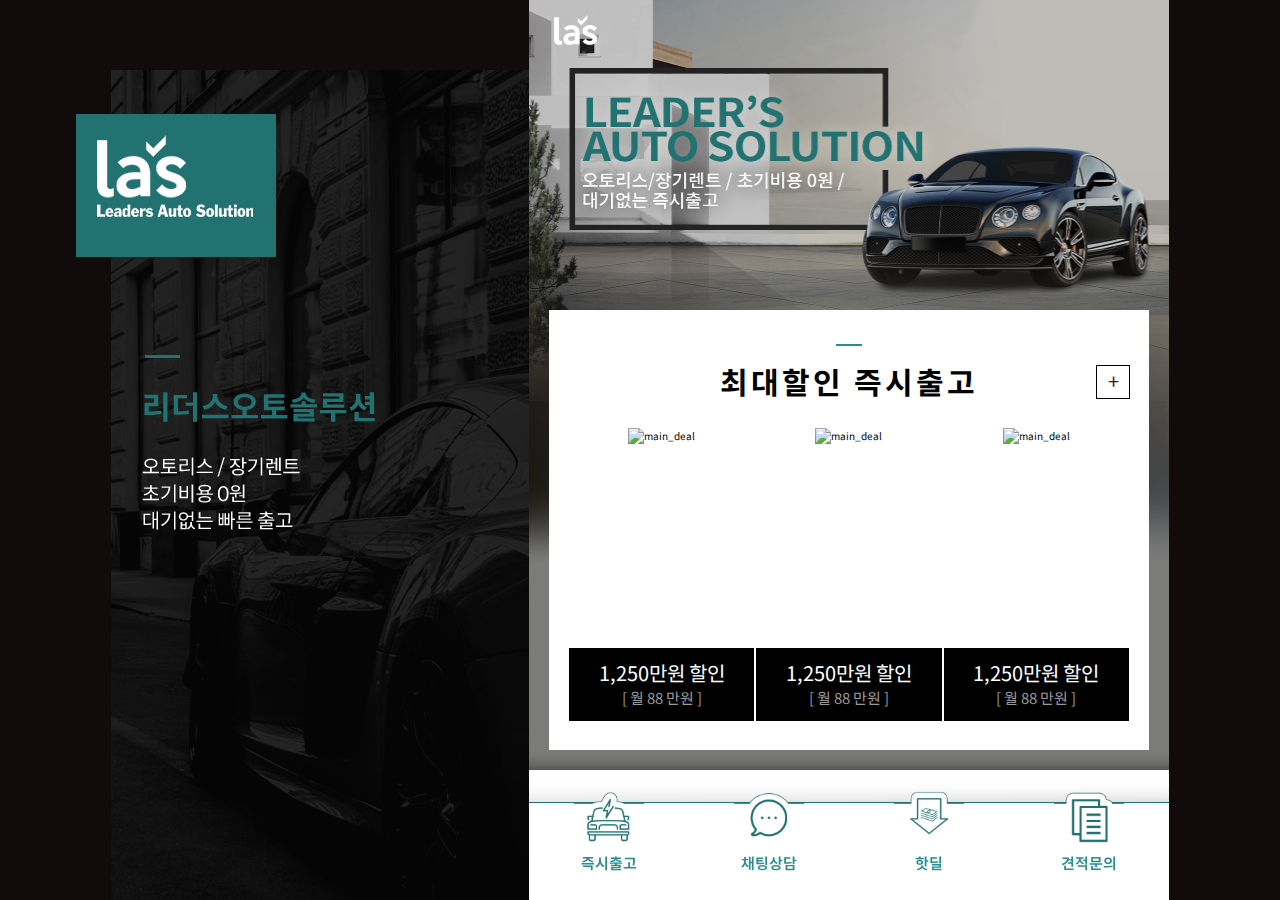
==== commit 5f584acc: "디자인 수정사항 반영" ====
--- a/index.html
+++ b/index.html
@@ -10,7 +10,7 @@
 <body>
 <div class="wrap">
     <div class="las_pc_left">
-        <div class="pas_pc_img"></div>
+        <div class="las_pc_img"></div>
     </div>
     <div class="las_app">
         <div class="las_app_wrap">
@@ -45,7 +45,7 @@
                                 <span>xDrive 30d M Spt P2</span>
                             </div>
                             <div class="item_top">
-                                <img src="resources/img/main_deal.png" alt="main_deal">
+                                <img src="http://leadersautosolution.devsmartdirectcar.com/files/hot/b30ab4f5949545aebc5748f57e91a3d4_61839_136317_5956.jpg" alt="main_deal">
                             </div>
                             <div class="item_btm">
                                 <strong>1,250만원 할인</strong>
@@ -57,7 +57,7 @@
                                 <strong># X5</strong>
                                 <span>xDrive 30d M Spt P2</span>
                             </div>
-                            <div class="item_top"><img src="resources/img/main_deal.png" alt="main_deal"></div>
+                            <div class="item_top"><img src="http://leadersautosolution.devsmartdirectcar.com/files/hot/27a444228bca422e8ba8efadf943d1de_MH3D2TBJP4PJFEJ2ZYS4VFJ6EU.jpg" alt="main_deal"></div>
                             <div class="item_btm">
                                 <strong>1,250만원 할인</strong>
                                 <span>[ 월 88 만원 ]</span>
@@ -68,7 +68,7 @@
                                 <strong># X5</strong>
                                 <span>xDrive 30d M Spt P2</span>
                             </div>
-                            <div class="item_top"><img src="resources/img/main_deal.png" alt="main_deal"></div>
+                            <div class="item_top"><img src="http://leadersautosolution.devsmartdirectcar.com/files/hot/c509b66e02454c0dabff72582e573ec0_bmw-x7-inspire-radiating-presence-01.jpg" alt="main_deal"></div>
                             <div class="item_btm">
                                 <strong>1,250만원 할인</strong>
                                 <span>[ 월 88 만원 ]</span>
@@ -341,7 +341,7 @@
     </div>
 </div>
 <!-- 수입브랜드 상세 -->
-<div class="las_popup on">
+<div class="las_popup">
     <div class="las_pop_warp">
         <div class="las_pop_head direct">
             <a href="#" title="Home" class="header_btn right"><i class="header_icon close"></i></a>
--- a/resources/css/style.css
+++ b/resources/css/style.css
@@ -1,8 +1,11 @@
 @import url('https://fonts.googleapis.com/css2?family=Noto+Sans+KR:wght@400;700&display=swap'); /* noto sans */
 @import url('reset.css');
 
-.las_app_wrap {max-width:64rem;margin:0 auto;}
-
+body {background-color:#110c0b;}
+.las_pc_left {position:fixed;top:70px;left:50%;margin-left:-564px;width:453px;height:931px;background:url(../img/pc_left_img.png) 0 0 no-repeat;}
+
+.las_app {position:fixed;top:0;left:50%;right:0;bottom:0;height:100vh;overflow:auto;margin-left:-111px;}
+.las_app_wrap {max-width:64rem;background-color:#fff;}
 .las_main_head {position:relative;background:url(../img/img_main_top.png) 0 0 no-repeat;background-size:cover;height:77rem;}
 .las_main_head_deal {position:absolute;bottom:2rem;left:2rem;right:2rem;height:44rem;background-color:#fff;padding:19px;box-sizing:border-box;}
 .las_main_head_deal h3 {position:relative;text-align:center;margin-top:1.5rem;padding:1.5rem 0 2.5rem 0;}
@@ -11,11 +14,12 @@
 .las_main_head_deal a {position:absolute;top:21px;right:0;color:#35201b;border:1px solid #000;width:3.2rem;height:3.2rem;line-height:3.0rem;text-align:center;font-size:2rem;letter-spacing:0;}
 .las_main_head_deal a:hover {background-color:#000;color:#fff;}
 .las_main_head_deal .deal_list {display:flex;}
-.las_main_head_deal .deal_item {position:relative;margin:0 0.1rem;cursor:pointer;}
+.las_main_head_deal .deal_item {position:relative;margin:0 0.1rem;cursor:pointer;flex:1;max-width:33.333333%;}
 .las_main_head_deal .deal_item .car_info {position:absolute;top:1rem;left:1rem;right:1rem;color:#fff;z-index:1;}
 .las_main_head_deal .deal_item .car_info strong {display:block;font-size:1.8rem;}
 .las_main_head_deal .deal_item .car_info span {display:block;font-size:1.3rem;}
-.las_main_head_deal .deal_item .item_top img {max-width:100%;transition:filter .3s;}
+.las_main_head_deal .deal_item .item_top {overflow:hidden;height:22rem;display:flex;justify-content:center;}
+.las_main_head_deal .deal_item .item_top img {max-width:100%;transition:filter .3s;object-fit:cover;}
 .las_main_head_deal .deal_item:hover .item_top img {filter: contrast(150%);}
 .las_main_head_deal .deal_item .item_btm {background-color:#000;padding:1rem 1rem 1.3rem 1rem;color:#fff;text-align:center;}
 .las_main_head_deal .deal_item .item_btm strong {display:block;font-size:2rem;}
@@ -46,7 +50,7 @@
 .las_hot_item .car_name {margin-top:1rem;}
 .las_hot_item .car_name strong {display:block;font-size:1.8rem;}
 .las_hot_item .car_name span {display:block;font-size:1.3rem;}
-.las_hot_item .car_img {line-height:14rem;font-size:0;text-align:center;}
+.las_hot_item .car_img {line-height:14rem;font-size:0;text-align:center;height:14rem;}
 .las_hot_item .car_img img {max-width:70%;vertical-align:middle;}
 .las_hot_item .car_option {text-align:center;color:#777;font-size:1.4rem;}
 .las_hot_item .car_price {text-align:center;color:#298f8e;font-size:1.6rem;font-style:italic;font-weight:500;margin-top:1rem;}
@@ -79,7 +83,7 @@
 .las_footer a:hover {color:#2b9d9c;}
 .las_footer .copylight {font-size:1.6rem;margin-top:2rem;}
 
-.las_bar {position:fixed;bottom:0;left:0;right:0;height:13rem;background:url(../img/bar_bg.png) 100% 100% repeat-x;align-items:flex-end;background-size:100% 100%;z-index:10;display:flex;justify-content:space-around;max-width:64rem;margin:0 auto;}
+.las_bar {position:fixed;bottom:0;left:50%;right:0;height:13rem;background:url(../img/bar_bg.png) 100% 100% repeat-x;align-items:flex-end;background-size:100% 100%;z-index:10;display:flex;justify-content:space-around;max-width:64rem;margin:0 0 0 -111px;}
 .las_bar .bar_item {cursor:pointer;}
 .las_bar .bar_item .bar_icon {display:block;width:7rem;height:7rem;background:url(../img/bar_direct.png) 0 0 no-repeat;background-size:100%;margin:0 auto;}
 .las_bar .bar_item .bar_icon.chat {background-image:url(../img/bar_chat.png);}
@@ -118,9 +122,9 @@
 .las_hotdeal_list .hotdeal_item {position:relative;border-bottom:1px solid #afafaf;transition:all .3s;display:flex;align-items:flex-start;padding:1.5rem;}
 .las_hotdeal_list .hotdeal_item:first-child {border-top:1px solid #afafaf;}
 .las_hotdeal_list .hotdeal_item:hover {background-color:#f2f2f2;}
-.las_hotdeal_list .hotdeal_item .item_img {width:24rem;text-align:center;padding-right:1rem;box-sizing:border-box;}
-.las_hotdeal_list .hotdeal_item .item_img img {width:100%;}
-.las_hotdeal_list .hotdeal_item .item_info {flex:1;}
+.las_hotdeal_list .hotdeal_item .item_img {width:24rem;height:23rem;padding-right:1rem;text-align:center;padding-right:1rem;box-sizing:border-box;display:flex;justify-content:center;flex:0 0 23rem;overflow:auto;}
+.las_hotdeal_list .hotdeal_item .item_img img {object-fit:cover;}
+.las_hotdeal_list .hotdeal_item .item_info {flex:1;padding-left:1rem;}
 .las_hotdeal_list .hotdeal_item .item_info .car_name {font-size:2.4rem;color:#685b48;font-weight:600;}
 .las_hotdeal_list .hotdeal_item .item_info .car_info {font-size:1.8rem;line-height:3rem;}
 .las_hotdeal_list .hotdeal_item .item_info .car_info span {color:#777;}
@@ -131,9 +135,9 @@
 .las_hotdeal_list .hotdeal_item .item_info .item_btn:hover {background-image:url(../img/direct_btn_o.png);}
 
 
-.las_popup {position:fixed;top:0;left:0;right:0;max-width:64rem;margin:0 auto;max-height:100vh;overflow:auto;z-index:20;display:none;}
+.las_popup {position:fixed;top:0;left:50%;right:0;max-width:64rem;margin:0 auto;max-height:100vh;overflow:auto;z-index:20;display:none;margin-left:-111px;}
 .las_popup.on {display:block;}
-.las_popup:before {content:"";position:fixed;top:0;left:0;right:0;bottom:0;height:100vh;max-width:64rem;margin:0 auto;background-color:rgba(0,0,0,0.5);z-index:1;}
+.las_popup:before {content:"";position:fixed;top:0;left:50%;right:0;bottom:0;height:100vh;max-width:64rem;margin-left:-111px;background-color:rgba(0,0,0,0.5);z-index:1;}
 .las_pop_body {position:relative;background-color:#fff;overflow:auto;padding:2rem 2rem 10rem 2rem;box-sizing:border-box;z-index:2;}
 .las_pop_msg {text-align:center;padding:3rem 2rem 5rem 2rem;font-size:2.2rem;}
 .las_pop_tt {font-size:3.6rem;padding:2rem 2rem 4rem 2rem;color:#685b48;font-weight:600;text-align:center;}
@@ -153,7 +157,8 @@
 .las_pop_head.hotdeal .hotdeal_head_bar {position:absolute;top:0;left:0;right:0;max-width:64rem;height:10rem;background-color:rgba(0,0,0,0.5);border-bottom:1px solid #227271;box-sizing:border-box;z-index:3;}
 .las_pop_head.hotdeal .hotdeal_head {position:relative;z-index:2;}
 .las_pop_head.hotdeal .hotdeal_head:before {content:"";position:absolute;top:0;left:0;right:0;bottom:0;background-color:rgba(0,0,0,0.4);z-index:3;}
-.las_pop_head.hotdeal .hotdeal_head .car_img img {max-width:100%;}
+.las_pop_head.hotdeal .hotdeal_head .car_img {height:35rem;display:flex;justify-content:center;align-items:center;}
+.las_pop_head.hotdeal .hotdeal_head .car_img img {object-fit:cover;max-width:100%;object-fit: cover;}
 .las_pop_head.hotdeal .hotdeal_head .car_info {position:absolute;top:0;left:0;right:0;bottom:0;display:flex;align-items:center;justify-content:center;flex-direction:column;z-index:4;}
 .las_pop_head.hotdeal .hotdeal_head .car_info strong {display:block;text-align:center;line-height:1.5;font-size:4rem;margin-top:6rem;}
 .las_pop_head.hotdeal .hotdeal_head .car_info span {display:block;text-align:center;line-height:1.2;font-size:2.4rem;}
@@ -161,7 +166,8 @@
 .las_form .form_item {display:flex;margin-top:1rem;align-items:center;}
 .las_form .form_item label {width:13rem;font-size:2.4rem;display:block;color:#777777;}
 .las_form .form_item input,
-.las_form .form_item select {flex:1;border:1px solid #333333;color:#333;font-size:2.4rem;height:6rem;padding:0 1.5rem;box-sizing:border-box;}
+.las_form .form_item select {flex:1;border:1px solid #333333;color:#333;font-size:2.4rem;height:6rem;padding:0 1.5rem;box-sizing:border-box;font-weight:500;}
+.las_form .form_item select {color:#c7c7c7;appearance:none;background:url(../img/select_arrow.png) 100% 50% no-repeat;background-size:auto 100%;}
 .las_form .form_item input:focus,
 .las_form .form_item select:focus {border-color:#298f8e;}
 .las_form .form_item input::placeholder {color:#c7c7c7;}
@@ -170,8 +176,10 @@
 .las_form .form_policy a {display:inline-block;color:#298f8e;margin-left:5px;}
 .las_form .form_policy a:hover {text-decoration:underline;}
 .las_form .form_btns {text-align:center;margin-top:5rem;}
-.las_form .form_btns .form_btn {display:inline-block;min-width:22rem;height:6rem;line-height:6rem;background-color:#298f8e;font-size:2.4rem;color:#fff;border-radius:1.5rem;}
+.las_form .form_btns .form_btn {display:inline-block;min-width:22rem;height:6rem;margin:0 1rem;padding:1rem 5rem 1.2rem 5rem;background-color:#298f8e;font-size:2.4rem;color:#fff;border-radius:1.5rem;box-sizing:border-box;vertical-align:middle;}
 .las_form .form_btns .form_btn:hover {background-color:#2b9d9c;}
+.las_form .form_btns .form_btn.plain {background-color:#fff;border:2px solid #298f8e;color:#298f8e;font-weight:600;}
+.las_form .form_btns .form_btn.plain:hover {background-color:#fff;border-color:#2b9d9c;color:#2b9d9c;}
 
 /* 자세히보기 팝업:스마트다이렉트카 홈페이지 */
 .policy-wrap {border:1px solid #ddd;padding:30px 40px;box-sizing:border-box;overflow:auto;}
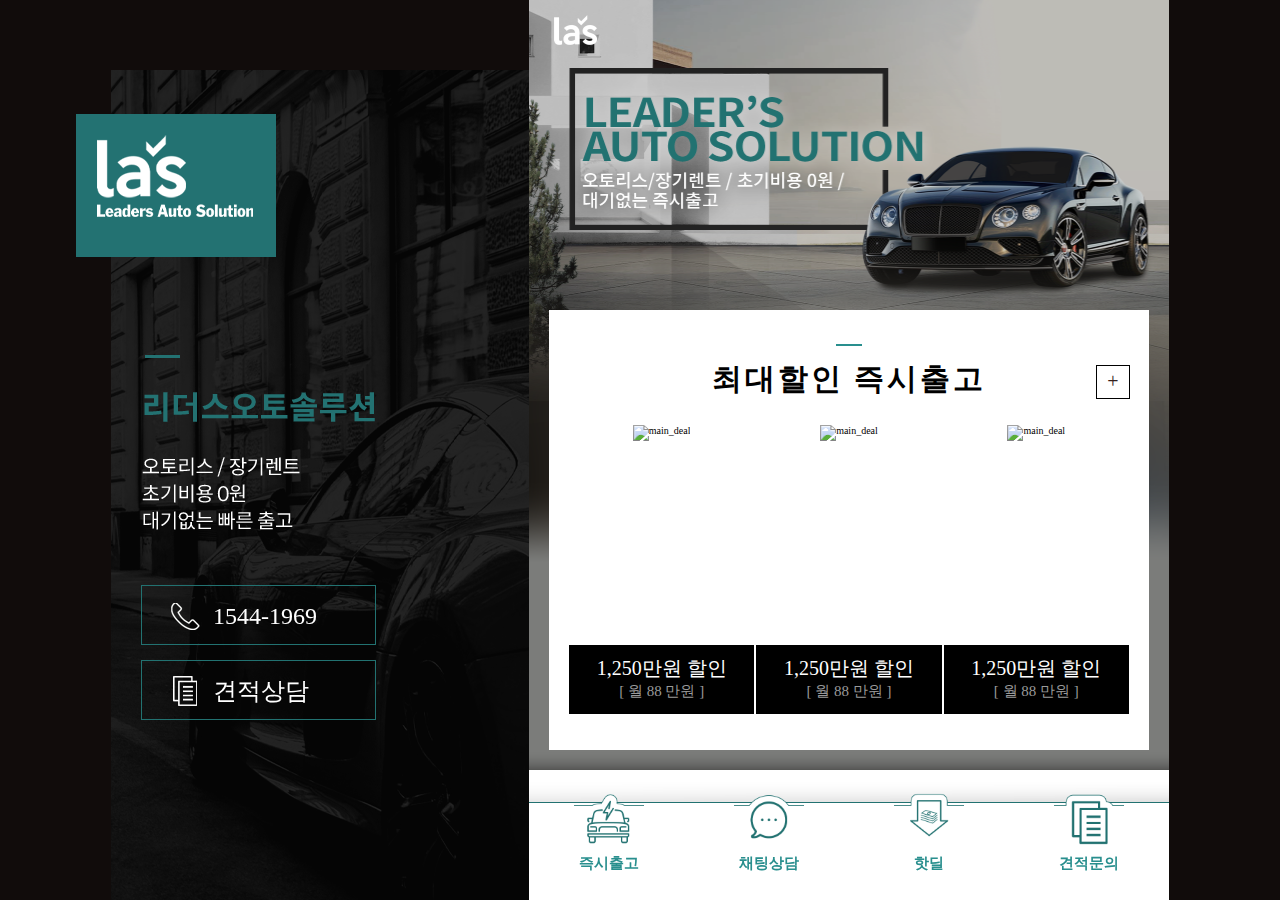
==== commit f792bf04: "PC 홈화면 버튼 추가" ====
--- a/index.html
+++ b/index.html
@@ -10,7 +10,12 @@
 <body>
 <div class="wrap">
     <div class="las_pc_left">
-        <div class="las_pc_img"></div>
+        <div class="las_pc_img">
+            <div class="las_pc_btns">
+                <a href=""><i class="pc_icon tel"></i><span>1544-1969</span></a>
+                <a href=""><i class="pc_icon note"></i><span>견적상담</span></a>
+            </div>
+        </div>
     </div>
     <div class="las_app">
         <div class="las_app_wrap">
--- a/resources/css/style.css
+++ b/resources/css/style.css
@@ -1,8 +1,15 @@
-@import url('https://fonts.googleapis.com/css2?family=Noto+Sans+KR:wght@400;700&display=swap'); /* noto sans */
 @import url('reset.css');
 
 body {background-color:#110c0b;}
 .las_pc_left {position:fixed;top:70px;left:50%;margin-left:-564px;width:453px;height:931px;background:url(../img/pc_left_img.png) 0 0 no-repeat;}
+.las_pc_btns {position:absolute;top:500px;left:65px;display:flex;flex-direction:column;box-sizing:border-box;}
+.las_pc_btns a {display:block;width:235px;height:60px;border:1px solid #227271;color:#fff;font-size:2.4rem;line-height:56px;padding-left:25px;margin-top:15px;box-sizing:border-box;transition:all .3s;}
+.las_pc_btns a:hover {background-color:#227271;}
+.las_pc_btns a span {display:inline-block;vertical-align:middle;padding-left:10px;}
+.las_pc_btns .pc_icon {display:inline-block;width:36px;height:36px;background-repeat:no-repeat;background-position:0 0;vertical-align:middle;}
+.las_pc_btns .pc_icon.tel {background-image:url(../img/pc_icon_tel.png);}
+.las_pc_btns .pc_icon.note {background-image:url(../img/pc_icon_note.png);}
+
 
 .las_app {position:fixed;top:0;left:50%;right:0;bottom:0;height:100vh;overflow:auto;margin-left:-111px;}
 .las_app_wrap {max-width:64rem;background-color:#fff;}
@@ -83,7 +90,7 @@
 .las_footer a:hover {color:#2b9d9c;}
 .las_footer .copylight {font-size:1.6rem;margin-top:2rem;}
 
-.las_bar {position:fixed;bottom:0;left:50%;right:0;height:13rem;background:url(../img/bar_bg.png) 100% 100% repeat-x;align-items:flex-end;background-size:100% 100%;z-index:10;display:flex;justify-content:space-around;max-width:64rem;margin:0 0 0 -111px;}
+.las_bar {position:fixed;bottom:0;left:50%;right:0;height:13rem;background:url(../img/bar_bg.png) 100% 100% repeat-x;align-items:flex-end;background-size:100% 100%;z-index:10;display:flex;justify-content:space-around;width:64rem;margin:0 0 0 -111px;}
 .las_bar .bar_item {cursor:pointer;}
 .las_bar .bar_item .bar_icon {display:block;width:7rem;height:7rem;background:url(../img/bar_direct.png) 0 0 no-repeat;background-size:100%;margin:0 auto;}
 .las_bar .bar_item .bar_icon.chat {background-image:url(../img/bar_chat.png);}
@@ -163,6 +170,7 @@
 .las_pop_head.hotdeal .hotdeal_head .car_info strong {display:block;text-align:center;line-height:1.5;font-size:4rem;margin-top:6rem;}
 .las_pop_head.hotdeal .hotdeal_head .car_info span {display:block;text-align:center;line-height:1.2;font-size:2.4rem;}
 
+.las_form {padding:0 1rem;}
 .las_form .form_item {display:flex;margin-top:1rem;align-items:center;}
 .las_form .form_item label {width:13rem;font-size:2.4rem;display:block;color:#777777;}
 .las_form .form_item input,
@@ -175,7 +183,7 @@
 .las_form .form_policy {text-align:center;font-size:2rem;margin-top:2rem;}
 .las_form .form_policy a {display:inline-block;color:#298f8e;margin-left:5px;}
 .las_form .form_policy a:hover {text-decoration:underline;}
-.las_form .form_btns {text-align:center;margin-top:5rem;}
+.las_form .form_btns {text-align:center;margin:5rem 0 7rem 0;}
 .las_form .form_btns .form_btn {display:inline-block;min-width:22rem;height:6rem;margin:0 1rem;padding:1rem 5rem 1.2rem 5rem;background-color:#298f8e;font-size:2.4rem;color:#fff;border-radius:1.5rem;box-sizing:border-box;vertical-align:middle;}
 .las_form .form_btns .form_btn:hover {background-color:#2b9d9c;}
 .las_form .form_btns .form_btn.plain {background-color:#fff;border:2px solid #298f8e;color:#298f8e;font-weight:600;}
@@ -252,8 +260,8 @@
 .las_guide .guide_btns a:first-child {border-right:1px dashed #565451;}
 .las_guide .guide_icon {display:block;margin:0 auto;width:6rem;height:6rem;background:url(../img/guide_icon_chat.png) 0 0 no-repeat;background-size:100%;}
 .las_guide .guide_icon.tel {background-image:url(../img/guide_icon_tel.png);}
-.las_guide .guide_icon.car_price {background-image:url(../img/hotdeal_car_price.png);width:8rem;height:10rem;}
-.las_guide .guide_icon.mon_price {background-image:url(../img/hotdeal_mon_price.png);width:8rem;height:10rem;}
+.las_guide .guide_icon.car_price {background-image:url(../img/hotdeal_car_price.png);width:10rem;height:14rem;margin-right:0;}
+.las_guide .guide_icon.mon_price {background-image:url(../img/hotdeal_mon_price.png);width:10rem;height:14rem;margin-left:0;}
 .las_guide .guide_btns a span {display:block;text-align:center;color:#298f8e;font-size:2rem;margin-top:2rem;}
 .las_guide .hotdeal_price {color:#685b48;padding:2rem;text-align:center;}
 .las_guide .hotdeal_price h3 {font-size:3.4rem;font-weight:600;}
@@ -268,8 +276,8 @@
 .las_guide .guide_price div:first-child {border-right:1px dashed #565451;text-align:right;}
 .las_guide .guide_price div:only-child {border-right:0 none;}
 .las_guide .guide_price div span {font-size:1.6rem;display:block;color:#685b48;}
-.las_guide .guide_price div strong {font-size:2.4rem;display:block;color:#685b48;}
-.las_guide .guide_price div strong > span {font-size:2.4rem;color:#298f8e;font-weight:600;display:inline-block;padding-right:.5rem;}
+.las_guide .guide_price div strong {font-size:3.6rem;display:block;color:#685b48;font-weight:400;}
+.las_guide .guide_price div strong > span {font-size:3.6rem;color:#298f8e;font-weight:600;display:inline-block;padding-right:.5rem;}
 
 
 .hotdeal_car_info {margin:3rem -2rem 2rem -2rem;}
@@ -278,7 +286,11 @@
 
 
 @media screen and (max-width: 1100px) {
-    
+  .las_app {left:0;margin:0;}
+  .las_app_wrap {margin:0 auto;}
+  .las_pc_left  {display:none;}
+  .las_bar {left:auto;right:auto;margin:0 auto;}
+  .las_popup {position:relative;left:auto;right:auto;width:64rem;margin:0 auto;}
 }
 
 @media screen and (max-width: 640px) {
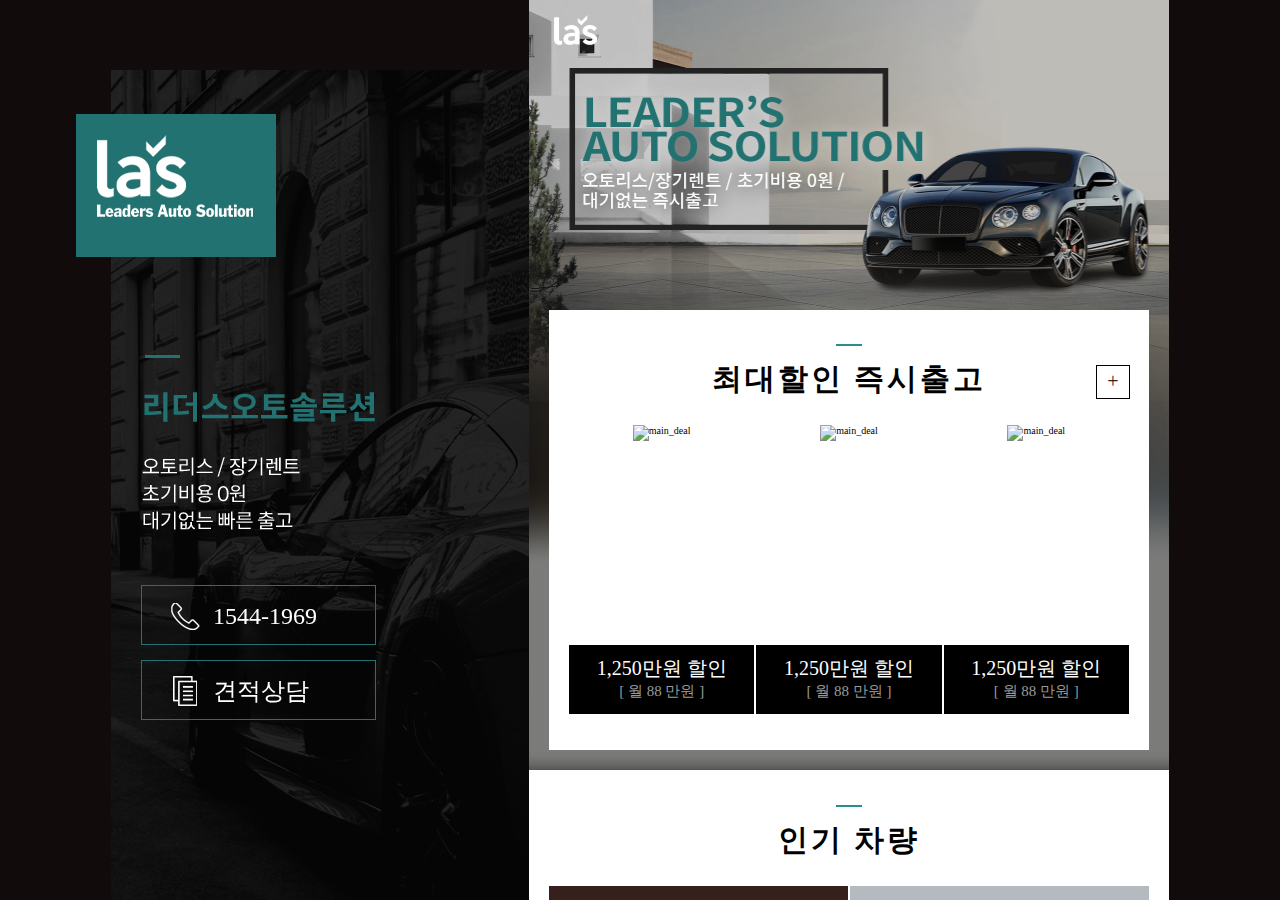
==== commit 34db24d4: "footer 사이즈 및 bar 영역 퍼블리싱 수정" ====
--- a/index.html
+++ b/index.html
@@ -20,22 +20,10 @@
     <div class="las_app">
         <div class="las_app_wrap">
             <div class="las_bar">
-                <div class="bar_item" onclick="location.href='direct.html'">
-                    <i class="bar_icon direct"></i>
-                    <span>즉시출고</span>
-                </div>
-                <div class="bar_item">
-                    <i class="bar_icon chat"></i>
-                    <span>채팅상담</span>
-                </div>
-                <div class="bar_item" onclick="location.href='hotdeal.html'">
-                    <i class="bar_icon hotdeal"></i>
-                    <span>핫딜</span>
-                </div>
-                <div class="bar_item">
-                    <i class="bar_icon estimate"></i>
-                    <span>견적문의</span>
-                </div>
+                <div class="bar_item" onclick="location.href='direct.html'"></div><!-- 즉시출고 -->
+                <div class="bar_item"></div><!-- 채팅상담 -->
+                <div class="bar_item" onclick="location.href='hotdeal.html'"></div><!-- 핫딜 -->
+                <div class="bar_item"></div><!-- 견적 문의 -->
             </div>
             <div class="las_main_head">
                 <div class="las_main_head_deal">
--- a/resources/css/style.css
+++ b/resources/css/style.css
@@ -84,19 +84,19 @@
 .las_main_direct_search .direct_text h4 span {display:block;font-size:1.8rem;font-weight:500;color:#666;}
 .las_main_direct_search .direct_text .direct_btn {flex:0;height:5rem;text-align:center;font-size:2rem;border:1px solid #000;line-height:5rem;}
 
-.las_footer {background-color:#383838;color:#cbcbcb;padding:2rem 2rem 15rem 2rem;}
+.las_footer {background-color:#383838;color:#cbcbcb;padding:2rem 2rem 30rem 2rem;}
 .las_footer p {font-size:1.4rem;}
 .las_footer a {color:#cbcbcb;}
 .las_footer a:hover {color:#2b9d9c;}
 .las_footer .copylight {font-size:1.6rem;margin-top:2rem;}
 
-.las_bar {position:fixed;bottom:0;left:50%;right:0;height:13rem;background:url(../img/bar_bg.png) 100% 100% repeat-x;align-items:flex-end;background-size:100% 100%;z-index:10;display:flex;justify-content:space-around;width:64rem;margin:0 0 0 -111px;}
-.las_bar .bar_item {cursor:pointer;}
-.las_bar .bar_item .bar_icon {display:block;width:7rem;height:7rem;background:url(../img/bar_direct.png) 0 0 no-repeat;background-size:100%;margin:0 auto;}
+.las_bar {position:fixed;bottom:0;left:50%;right:0;height:22.8rem;background:url(../img/app_bar.png) 0 0 no-repeat;align-items:center;background-size:100%;z-index:10;display:flex;justify-content:space-around;width:64rem;margin:0 0 0 -111px;}
+.las_bar .bar_item {cursor:pointer;width:12rem;height:16rem;}
+/* .las_bar .bar_item .bar_icon {display:block;width:7rem;height:7rem;background:url(../img/bar_direct.png) 0 0 no-repeat;background-size:100%;margin:0 auto;}
 .las_bar .bar_item .bar_icon.chat {background-image:url(../img/bar_chat.png);}
 .las_bar .bar_item .bar_icon.hotdeal {background-image:url(../img/bar_hotdeal.png);}
 .las_bar .bar_item .bar_icon.estimate {background-image:url(../img/bar_estimate.png);}
-.las_bar .bar_item span {display:block;font-size:1.5rem;padding-bottom:2.7rem;text-align:center;font-weight:600;color:#298f8e;}
+.las_bar .bar_item span {display:block;font-size:1.5rem;padding-bottom:2.7rem;text-align:center;font-weight:600;color:#298f8e;} */
 
 .las_header {position:relative;height:10rem;background-color:#2e2e2e;color:#fff;text-align:center;line-height:10rem;z-index:1;}
 .las_header strong {font-size:3.6rem;font-weight:600;}
@@ -296,18 +296,19 @@
 @media screen and (max-width: 640px) {
     html {font-size:10px;}
     .las_app_wrap,
-    .las_bar {max-width:100%;}
+    .las_bar {width:100%;}
+    .las_bar {height:20rem;}
 }
 
 @media screen and (max-width: 520px) {
     html {font-size:9px;}
     .las_app_wrap,
-    .las_bar {max-width:100%;}
+    .las_bar {width:100%;}
 }
 
 @media screen and (max-width: 480px) {
     html {font-size:8px;}
-    .las_app_wrap {max-width:100%;}
+    .las_app_wrap {width:100%;}
 }
 
 @media screen and (max-width: 440px) {
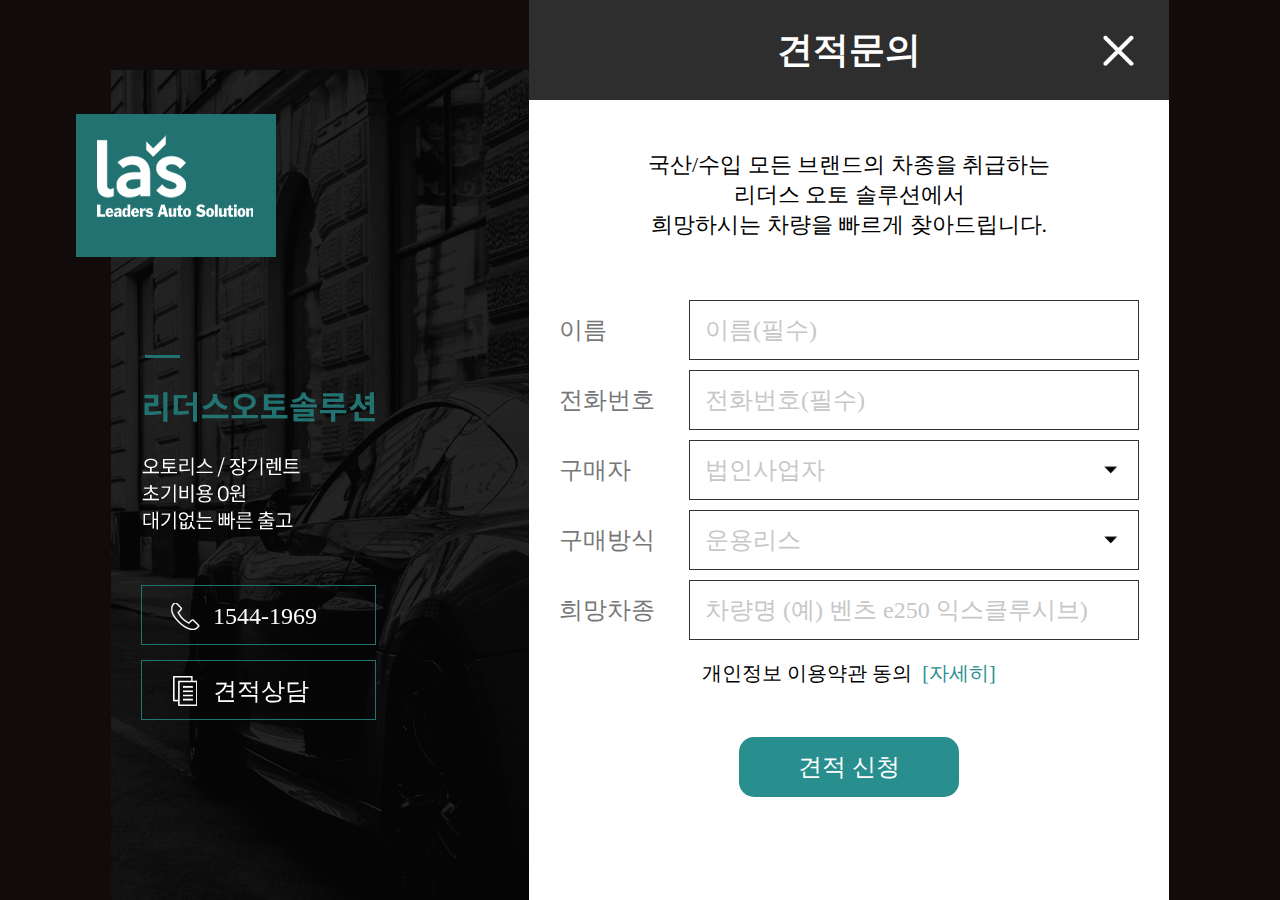
==== commit c5fed680: "스타일 변경" ====
--- a/index.html
+++ b/index.html
@@ -176,7 +176,7 @@
     </div>
 </div>
 <!-- 견적 문의 -->
-<div class="las_popup">
+<div class="las_popup on">
     <div class="las_pop_warp">
         <div class="las_header">
             <strong>견적문의</strong>
--- a/resources/css/style.css
+++ b/resources/css/style.css
@@ -92,11 +92,11 @@
 
 .las_bar {position:fixed;bottom:0;left:50%;right:0;height:22.8rem;background:url(../img/app_bar.png) 0 0 no-repeat;align-items:center;background-size:100%;z-index:10;display:flex;justify-content:space-around;width:64rem;margin:0 0 0 -111px;}
 .las_bar .bar_item {cursor:pointer;width:12rem;height:16rem;}
-/* .las_bar .bar_item .bar_icon {display:block;width:7rem;height:7rem;background:url(../img/bar_direct.png) 0 0 no-repeat;background-size:100%;margin:0 auto;}
+.las_bar .bar_item .bar_icon {display:none;width:7rem;height:7rem;background:url(../img/bar_direct.png) 0 0 no-repeat;background-size:100%;margin:0 auto;}
 .las_bar .bar_item .bar_icon.chat {background-image:url(../img/bar_chat.png);}
 .las_bar .bar_item .bar_icon.hotdeal {background-image:url(../img/bar_hotdeal.png);}
 .las_bar .bar_item .bar_icon.estimate {background-image:url(../img/bar_estimate.png);}
-.las_bar .bar_item span {display:block;font-size:1.5rem;padding-bottom:2.7rem;text-align:center;font-weight:600;color:#298f8e;} */
+.las_bar .bar_item span {display:none;font-size:1.5rem;padding-bottom:2.7rem;text-align:center;font-weight:600;color:#298f8e;}
 
 .las_header {position:relative;height:10rem;background-color:#2e2e2e;color:#fff;text-align:center;line-height:10rem;z-index:1;}
 .las_header strong {font-size:3.6rem;font-weight:600;}
@@ -172,9 +172,9 @@
 
 .las_form {padding:0 1rem;}
 .las_form .form_item {display:flex;margin-top:1rem;align-items:center;}
-.las_form .form_item label {width:13rem;font-size:2.4rem;display:block;color:#777777;}
+.las_form .form_item label {width:13rem;font-size:2.4rem;display:block;color:#777777;flex:0 0 13rem;}
 .las_form .form_item input,
-.las_form .form_item select {flex:1;border:1px solid #333333;color:#333;font-size:2.4rem;height:6rem;padding:0 1.5rem;box-sizing:border-box;font-weight:500;}
+.las_form .form_item select {flex:1;border:1px solid #333333;color:#333;font-size:2.4rem;height:6rem;padding:0 1.5rem;box-sizing:border-box;font-weight:500;border-radius:0;width:100%;}
 .las_form .form_item select {color:#c7c7c7;appearance:none;background:url(../img/select_arrow.png) 100% 50% no-repeat;background-size:auto 100%;}
 .las_form .form_item input:focus,
 .las_form .form_item select:focus {border-color:#298f8e;}
@@ -184,7 +184,7 @@
 .las_form .form_policy a {display:inline-block;color:#298f8e;margin-left:5px;}
 .las_form .form_policy a:hover {text-decoration:underline;}
 .las_form .form_btns {text-align:center;margin:5rem 0 7rem 0;}
-.las_form .form_btns .form_btn {display:inline-block;min-width:22rem;height:6rem;margin:0 1rem;padding:1rem 5rem 1.2rem 5rem;background-color:#298f8e;font-size:2.4rem;color:#fff;border-radius:1.5rem;box-sizing:border-box;vertical-align:middle;}
+.las_form .form_btns .form_btn {display:inline-block;min-width:22rem;height:6rem;margin:0 1rem;line-height:6rem;padding:0 5rem;background-color:#298f8e;font-size:2.4rem;color:#fff;border-radius:1.5rem;box-sizing:border-box;vertical-align:middle;}
 .las_form .form_btns .form_btn:hover {background-color:#2b9d9c;}
 .las_form .form_btns .form_btn.plain {background-color:#fff;border:2px solid #298f8e;color:#298f8e;font-weight:600;}
 .las_form .form_btns .form_btn.plain:hover {background-color:#fff;border-color:#2b9d9c;color:#2b9d9c;}
@@ -291,10 +291,13 @@
   .las_pc_left  {display:none;}
   .las_bar {left:auto;right:auto;margin:0 auto;}
   .las_popup {position:relative;left:auto;right:auto;width:64rem;margin:0 auto;}
+  .las_popup:before {left:0;right:0;width:100%;height:100vh;margin:0;max-width:100%;}
 }
 
 @media screen and (max-width: 640px) {
     html {font-size:10px;}
+    .las_app {width:100%;}
+    .las_popup {width:100%;}
     .las_app_wrap,
     .las_bar {width:100%;}
     .las_bar {height:20rem;}
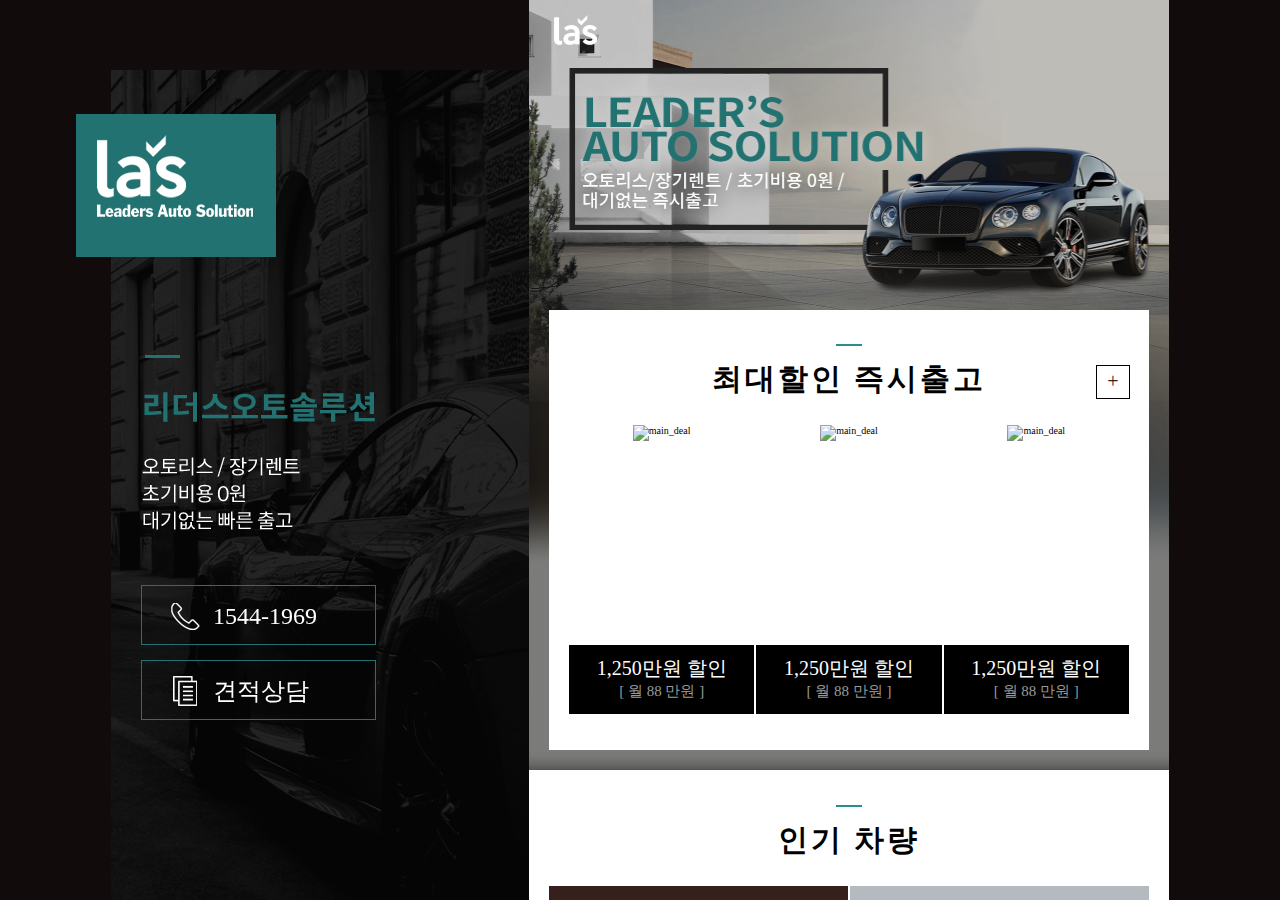
==== commit 7ad3799a: "팝업 테스트" ====
--- a/index.html
+++ b/index.html
@@ -23,7 +23,7 @@
                 <div class="bar_item" onclick="location.href='direct.html'"></div><!-- 즉시출고 -->
                 <div class="bar_item"></div><!-- 채팅상담 -->
                 <div class="bar_item" onclick="location.href='hotdeal.html'"></div><!-- 핫딜 -->
-                <div class="bar_item"></div><!-- 견적 문의 -->
+                <div class="bar_item" onclick="$('.las_popup.contract').addClass('on');$('body').addClass('lock')"></div><!-- 견적 문의 -->
             </div>
             <div class="las_main_head">
                 <div class="las_main_head_deal">
@@ -176,11 +176,11 @@
     </div>
 </div>
 <!-- 견적 문의 -->
-<div class="las_popup on">
+<div class="las_popup contract">
     <div class="las_pop_warp">
         <div class="las_header">
             <strong>견적문의</strong>
-            <a href="index.html" title="Home" class="header_btn right"><i class="header_icon close"></i></a>
+            <a href="javascript:void(0);" title="Home" class="header_btn right"><i class="header_icon close"></i></a>
         </div>
         <div class="las_pop_body">
             <div class="las_pop_msg">국산/수입 모든 브랜드의 차종을 취급하는<br>리더스 오토 솔루션에서<br>희망하시는 차량을 빠르게 찾아드립니다.</div>
@@ -436,6 +436,16 @@
         </div>
     </div>
 </div>
+<script
+  src="https://www.smartdirectcar.com/renewalresources/js/jquery-2.2.4.min.js"></script>
+<script>
+let contractPop = $('.las_popup.contract');
+let closeBtn = $('.header_btn');
 
+closeBtn.click(function(){
+    contractPop.removeClass('on');
+});
+
+</script>
 </body>
 </html>--- a/resources/css/style.css
+++ b/resources/css/style.css
@@ -1,6 +1,7 @@
 @import url('reset.css');
 
 body {background-color:#110c0b;}
+.lock {overflow:hidden;}
 .las_pc_left {position:fixed;top:70px;left:50%;margin-left:-564px;width:453px;height:931px;background:url(../img/pc_left_img.png) 0 0 no-repeat;}
 .las_pc_btns {position:absolute;top:500px;left:65px;display:flex;flex-direction:column;box-sizing:border-box;}
 .las_pc_btns a {display:block;width:235px;height:60px;border:1px solid #227271;color:#fff;font-size:2.4rem;line-height:56px;padding-left:25px;margin-top:15px;box-sizing:border-box;transition:all .3s;}
